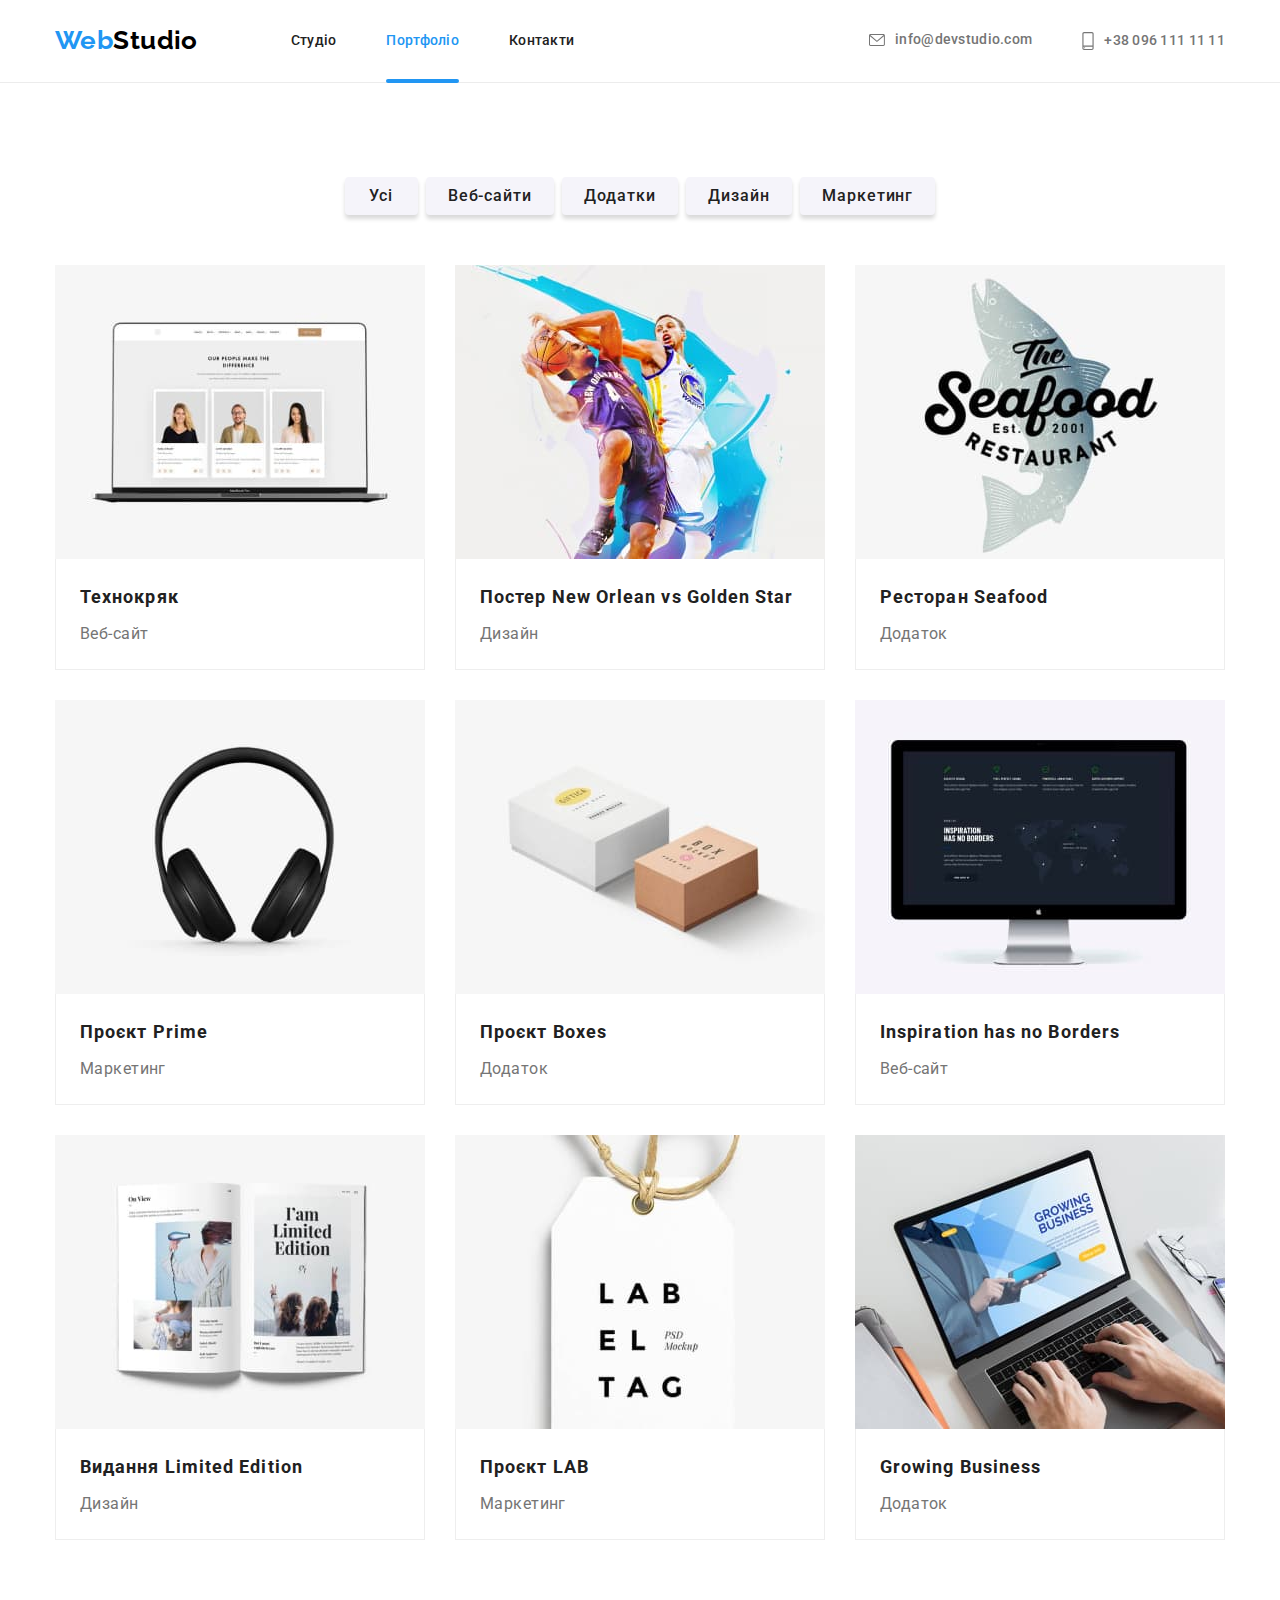
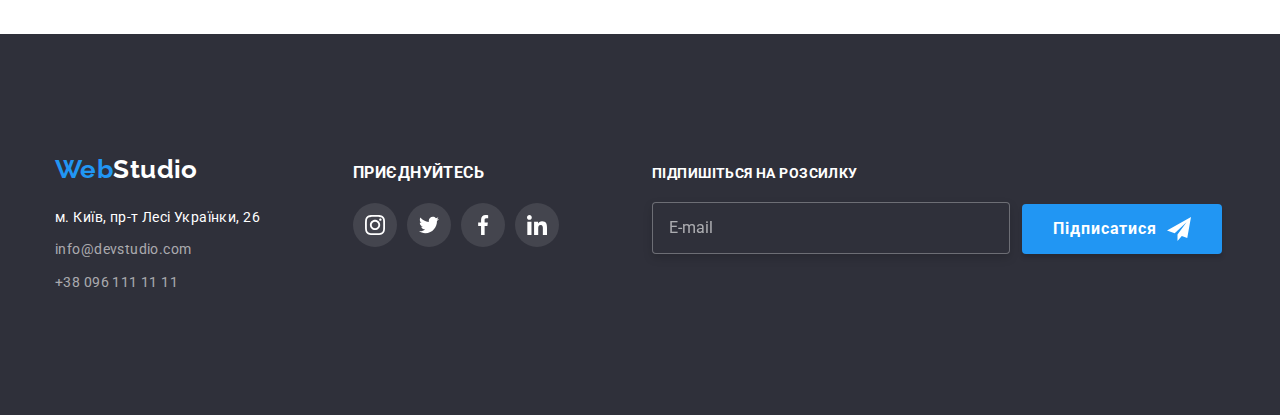
==== portfolio.html @ 40e3649e "Create portfolio.html" ====
<!DOCTYPE html>
<html lang="uk">
  <head>
    <meta charset="UTF-8" />
    <meta http-equiv="X-UA-Compatible" content="IE=edge" />
    <meta name="viewport" content="width=device-width, initial-scale=1.0" />
    <title>Document</title>
    <link rel="icon" href="./images/favicon.ico" type="image/x-icon">
    <link rel="preconnect" href="https://fonts.googleapis.com" />
    <link rel="preconnect" href="https://fonts.gstatic.com" crossorigin />
    <link
      href="https://fonts.googleapis.com/css2?family=Raleway:wght@700&family=Roboto:wght@400;500;700;900&display=swap"
      rel="stylesheet"
    />
    <link
      rel="stylesheet"
      href="https://cdnjs.cloudflare.com/ajax/libs/modern-normalize/1.1.0/modern-normalize.min.css"
    />
    <link rel="stylesheet" href="./css/styles.css" />
  </head>

  <body>
    <header>
      <!--Навігація сайту-->
      <div class="nav container">
        <nav class="nav-site">
          <a class="logo" href="./index.html">Web<span class="logo-studio">Studio</span></a>
          <ul class="site-nav list">
            <li class="item">
              <a class="link" href="./index.html">Студіо</a>
            </li>
            <li class="item">
              <a class="link current" href="./portfolio.html">Портфоліо</a>
            </li>
            <li class="item"><a class="link" href="">Контакти</a></li>
          </ul>
        </nav>
        <ul class="site-adress list">
          <li class="item">
            <a class="link" href="mailto:info@devstudio.com">
              <svg class="icon-mail" width="16" height="12px">
                <use href="./images/icons.svg#icon-mail"></use>
              </svg>
              info@devstudio.com
            </a>
          </li>
          <li class="item">
            <a class="link" href="tel:+380961111111">
              <svg class="icon-smartphone" width="12px" height="18px">
                <use href="./images/icons.svg#icon-smartphone"></use>
              </svg>
              +38 096 111 11 11
            </a>
          </li>
        </ul>
      </div>
    </header>
    <main>
      <!-- Портфоліо -->
      <section class="filters section">
        <!-- Кнопки-фільтри -->
        <div class="container">
          <h1 class="visually-hidden">Фільтри портфоліо</h1>
          <ul class="filters list">
            <li class="item">
              <button class="button" type="button">Усі</button>
            </li>
            <li class="item">
              <button class="button" type="button">Веб-сайти</button>
            </li>
            <li class="item">
              <button class="button" type="button">Додатки</button>
            </li>
            <li class="item">
              <button class="button" type="button">Дизайн</button>
            </li>
            <li class="item">
              <button class="button" type="button">Маркетинг</button>
            </li>
          </ul>
          <!-- Список портфоліо -->
          <ul class="portfolio list">
            <li class="item">
              <a class="card-link" href="">
                <div class="container-portfolio-label">
                  <img src="./images/portfolio-one.jpg" alt="notebook" width="370" height="294" />
                  <div class="container-label-overlay">
                    <p class="text-label-description">
                      Ресурс пропонує комплексні пропозиції з різним рівнем функціоналу та сервісів.
                      Все це дозволить відвідувачу отримати вичерпні відомості про компанію чи
                      приватну особу.
                    </p>
                  </div>
                </div>
                <div class="container-portfolio-exposition">
                  <h2 class="portfolio-title">Технокряк</h2>
                  <p class="text">Веб-сайт</p>
                </div>
              </a>
            </li>
            <li class="item">
              <a class="card-link" href="">
                <div class="container-portfolio-label">
                  <img src="./images/portfolio-two.jpg" alt="two people" width="370" height="294" />
                  <div class="container-label-overlay">
                    <p class="text-label-description">
                      Ресурс пропонує комплексні пропозиції з різним рівнем функціоналу та сервісів.
                      Все це дозволить відвідувачу отримати вичерпні відомості про компанію чи
                      приватну особу.
                    </p>
                  </div>
                </div>
                <div class="container-portfolio-exposition">
                  <h2 class="portfolio-title">
                    Постер <span lang="en">New Orlean vs Golden Star</span>
                  </h2>
                  <p class="text">Дизайн</p>
                </div>
              </a>
            </li>
            <li class="item">
              <a class="card-link" href="">
                <div class="container-portfolio-label">
                  <img
                  src="./images/portfolio-three.jpg"
                  alt="logo seafood"
                  width="370"
                  height="294"
                />
                  <div class="container-label-overlay">
                    <p class="text-label-description">
                      Ресурс пропонує комплексні пропозиції з різним рівнем функціоналу та сервісів.
                      Все це дозволить відвідувачу отримати вичерпні відомості про компанію чи
                      приватну особу.
                    </p>
                  </div>
                </div>
                <div class="container-portfolio-exposition">
                  <h2 class="portfolio-title">Ресторан <span lang="en">Seafood</span></h2>
                  <p class="text">Додаток</p>
                </div>
              </a>
            </li>
            <li class="item">
              <a class="card-link" href="">
                <div class="container-portfolio-label">
                  <img src="./images/portfolio-four.jpg" alt="headphone" width="370" height="294" />
                  <div class="container-label-overlay">
                    <p class="text-label-description">
                      Ресурс пропонує комплексні пропозиції з різним рівнем функціоналу та сервісів.
                      Все це дозволить відвідувачу отримати вичерпні відомості про компанію чи
                      приватну особу.
                    </p>
                  </div>
                </div>
                <div class="container-portfolio-exposition">
                  <h2 class="portfolio-title">Проєкт <span lang="en">Prime</span></h2>
                  <p class="text">Маркетинг</p>
                </div>
              </a>
            </li>
            <li class="item">
              <a class="card-link" href="">
                <div class="container-portfolio-label">
                  <img src="./images/portfolio-five.jpg" alt="two boxes" width="370" height="294" />
                  <div class="container-label-overlay">
                    <p class="text-label-description">
                      Ресурс пропонує комплексні пропозиції з різним рівнем функціоналу та сервісів.
                      Все це дозволить відвідувачу отримати вичерпні відомості про компанію чи
                      приватну особу.
                    </p>
                  </div>
                </div>
                <div class="container-portfolio-exposition">
                  <h2 class="portfolio-title">Проєкт <span lang="en">Boxes</span></h2>
                  <p class="text">Додаток</p>
                </div>
              </a>
            </li>
            <li class="item">
              <a class="card-link" href="">
                <div class="container-portfolio-label">
                  <img src="./images/portfolio-six.jpg" alt="pc monitor" width="370" height="294" />
                  <div class="container-label-overlay">
                    <p class="text-label-description">
                      Ресурс пропонує комплексні пропозиції з різним рівнем функціоналу та сервісів.
                      Все це дозволить відвідувачу отримати вичерпні відомості про компанію чи
                      приватну особу.
                    </p>
                  </div>
                </div>
                <div class="container-portfolio-exposition">
                  <h2 class="portfolio-title" lang="en">Inspiration has no Borders</h2>
                  <p class="text">Веб-сайт</p>
                </div>
              </a>
            </li>
            <li class="item">
              <a class="card-link" href="">
                <div class="container-portfolio-label">
                  <img src="./images/portfolio-seven.jpg" alt="book" width="370" height="294" />
                  <div class="container-label-overlay">
                    <p class="text-label-description">
                      Ресурс пропонує комплексні пропозиції з різним рівнем функціоналу та сервісів.
                      Все це дозволить відвідувачу отримати вичерпні відомості про компанію чи
                      приватну особу.
                    </p>
                  </div>
                </div>
                <div class="container-portfolio-exposition">
                  <h2 class="portfolio-title">Видання <span lang="en">Limited Edition</span></h2>
                  <p class="text">Дизайн</p>
                </div>
              </a>
            </li>
            <li class="item">
              <a class="card-link" href="">
                <div class="container-portfolio-label">
                  <img src="./images/portfolio-eight.jpg" alt="lab tag" width="370" height="294" />
                  <div class="container-label-overlay">
                    <p class="text-label-description">
                      Ресурс пропонує комплексні пропозиції з різним рівнем функціоналу та сервісів.
                      Все це дозволить відвідувачу отримати вичерпні відомості про компанію чи
                      приватну особу.
                    </p>
                  </div>
                </div>
                <div class="container-portfolio-exposition">
                  <h2 class="portfolio-title">Проєкт <span lang="en">LAB</span></h2>
                  <p class="text">Маркетинг</p>
                </div>
              </a>
            </li>
            <li class="item">
              <a class="card-link" href="">
                <div class="container-portfolio-label">
                  <img src="./images/portfolio-nine.jpg" alt="notebook" width="370" height="294" />
                  <div class="container-label-overlay">
                    <p class="text-label-description">
                      Ресурс пропонує комплексні пропозиції з різним рівнем функціоналу та сервісів.
                      Все це дозволить відвідувачу отримати вичерпні відомості про компанію чи
                      приватну особу.
                    </p>
                  </div>
                </div>
                <div class="container-portfolio-exposition">
                  <h2 class="portfolio-title" lang="en">Growing Business</h2>
                  <p class="text">Додаток</p>
                </div>
              </a>
            </li>
          </ul>
        </div>
      </section>
    </main>
    <!--Футер сайту-->
    <footer class="footer">
      <div class="container footer">
        <div class="container-adress">
          <a class="logo" href="">Web<span class="logo-studio">Studio</span></a>
          <address class="footer-adress">
            <p class="adress-text">м. Київ, пр-т Лесі Українки, 26</p>
            <ul class="list">
              <li class="link-mail">
                <a class="link" href="mailto:info@devstudio.com">info@devstudio.com</a>
              </li>
              <li class="link-tel">
                <a class="link" href="tel:+380961111111">+38 096 111 11 11</a>
              </li>
            </ul>
          </address>
        </div>
        <div class="container-join">
          <h3 class="title">Приєднуйтесь</h3>
          <ul class="list link">
            <li class="list item">
              <a class="social-link" href="">
                <svg class="icon-instagram" width="20px" height="20px">
                  <use href="./images/icons.svg#icon-instagram"></use>
                </svg>
              </a>
            </li>
            <li class="list item">
              <a class="social-link" href="">
                <svg class="icon-twitter" width="20px" height="20px">
                  <use href="./images/icons.svg#icon-twitter"></use>
                </svg>
              </a>
            </li>
            <li class="list item">
              <a class="social-link" href="">
                <svg class="icon-facebook" width="20px" height="20px">
                  <use href="./images/icons.svg#icon-facebook"></use>
                </svg>
              </a>
            </li>
            <li class="list item">
              <a class="social-link" href="">
                <svg class="icon-linkedin" width="20px" height="20px">
                  <use href="./images/icons.svg#icon-linkedin"></use>
                </svg>
              </a>
            </li>
          </ul>
        </div>
        <div class="container-subscribe">
          <form class="form-email">
            <div class="form-group">
              <b class="title">Підпишіться на розсилку</b>
              <label>
                <input type="email" name="email" placeholder="E-mail" />
              </label>
            </div>
            <button class="button subscribe" type="submit">
              Підписатися
              <svg class="icon-subscribe" width="24px" height="24px">
                <use href="./images/icons.svg#icon-subscribe"></use>
              </svg>
            </button>
          </form>
        </div>
      </div>
    </footer>
  </body>
</html>
---- css/styles.css ----
/* Колір основного тексту  #757575*/
/* Колір вторичного тексту #212121 */
/* Колір акценту #2196F3*/
/* Колір основного фону #ffffff*/
/* Колір вторичного фону #F5F4FA*/
/* Колір фону шапки та футера #2F303A */
/* Колір тексту адреси футера rgba(255, 255, 255, 0.6)*/
/* Колір напису "Студіо" #000000*/
/* Колір іконок #AFB1B8*/
/* Колір задноього фону іконок rgba(255, 255, 255, 0.1)*/
/* Колір заднього фону блоку тексту в Чим ми займаємосся rgba(47, 48, 58, 0.8)*/

/* Основні змінні сайту */
:root {
    --primary-text-color: #757575;
    --secondary-text-color: #212121;
    --accent-color: #2196F3;
    --primary-white-color: #ffffff;
    --secondary-background-color: #F5F4FA;
    --footer-adress-text-color: rgba(255, 255, 255, 0.6);
    --footer-background-color: #2F303A;
    --logo-text-color: #000000;
    --icons-other-color: #AFB1B8;
    --icons-background-color: rgba(255, 255, 255, 0.1);
    --label-background-color: rgba(47, 48, 58, 0.8);
    --text-label-portfolio-background-color: rgba(33, 150, 243, 0.9);


    --time-duration: 250ms;
    --timing-function: cubic-bezier(0.4, 0, 0.2, 1);
}

body {
    background-color: var(--primary-white-color);
    color: var(--primary-text-color);
    font-family: Roboto, sans-serif;
    font-weight: 400;
    font-size: 14px;
    letter-spacing: 0.03em;
}
header {
    border-bottom: 1px solid #ECECEC;
}
img {
    display: block;
}
nav {
    display: flex;
}


/* Стилі для index.html */
/* Навігація */
.container{
    margin-right: auto;
    margin-bottom: 0px;
    margin-left: auto;
    width: 1200px;
    padding: 0 15px;
}
.section {
    padding-top: 94px;
    padding-bottom: 94px;
}
.logo {
    padding-top: 24px;
    padding-bottom: 25px;

    color: var(--accent-color);
    font-family: Raleway, sans-serif;
    font-weight: 700;
    font-size: 26px;
    line-height: 1.2;
    text-decoration: none;
}
.logo .logo-studio {
    color: var(--logo-text-color);
}
.link {
    color: var(--secondary-text-color);
    text-decoration: none;
    text-align: center;
}
.list {
    padding: 0;
    margin: 0;

    list-style: none;
}
.nav.container {
    display: flex;
    align-items: center;
}
.site-nav.list {
    display: flex;
    margin-left: 93px;
}
.site-adress.list {
    display: flex;
    margin-left: auto;
}
.site-nav .item + .item,
.site-adress .item + .item {
    margin-left: 50px;
}
.nav.container .link{
    display: flex;
    padding-top: 32px;
    padding-bottom: 32px;
    align-items: center;

    font-weight: 500;
    line-height: 1.14;
    letter-spacing: 0.02em;
    list-style: none;

    transition: color var(--time-duration) var(--timing-function);
}
.site-adress.list .link {
    color: var(--primary-text-color);
}
.site-nav.list .current{
    position: relative;
}
.site-nav.list .current::after {
    content: "";
    position: absolute;
    bottom: -2px;
    left: 0;

    width: 100%;
    height: 4px;

    background-color: var(--accent-color);
    border-radius: 4px;
}
.site-nav.list .current,
.nav.container .link:hover, 
.nav.container .link:focus,
/* ...для футеру */
.footer .link:hover,
.footer .link:focus {
    color: var(--accent-color);
}
/* іконки навігації */
.icon-mail,
.icon-smartphone {
    fill: currentColor;
    margin-right: 10px;
} 



/* Секція Герой */
.main.section {
    width: 1600px;
    margin-right: auto;
    margin-left: auto;
    padding-top: 200px;
    padding-bottom: 200px;
    
    background-image: linear-gradient(
        to right, 
        rgba(47, 48, 58, 0.4), 
        rgba(47, 48, 58, 0.4)),
        url(../images/img-main.jpg);
    background-position: center;
    background-repeat: no-repeat;
    background-size: cover;
}
.main.container {
    text-align: center;
}
.main.section .title-hero {
    margin-top: 0;
    margin-right: auto;
    margin-bottom: 30px;
    margin-left: auto;
    width: 696px;
    
    color: var(--primary-white-color);
    font-weight: 900;
    font-size: 44px;
    line-height: 1.36;
    letter-spacing: 0.06em;
    text-transform: uppercase;
}
.button,
.button.send {
    font-family: inherit;
    font-weight: 700;
    font-size: 16px;
    line-height: 1.88;
    letter-spacing: 0.06em;
    cursor: pointer;
    background-color: var(--accent-color);
    color: var(--primary-white-color);
    box-shadow: 0px 4px 4px rgba(0, 0, 0, 0.15);
    border-radius: 4px;
    border: transparent;
}
.main.container .button {
    min-width: 216px;
    min-height: 50px;
}



/* Особливості */
.feature-picture {
    display: flex;
    width: 270px;
    height: 120px;
    margin-bottom: 30px;

    justify-content: center;
    align-items: center;
    background-color: var(--secondary-background-color);
    border-radius: 4px;
}
.feature.list {
    display: flex;
    flex-wrap: wrap;
    gap: 30px;
}
.feature .item {
    width: calc((100% - 90px) / 4);
}
.feature-title {
    margin-top: 0;
    margin-bottom: 10px;
}
.feature-title,
/* ...для тексту етикеток у 
секції Чим ми займаємось */
.label-title {
    color: var(--secondary-text-color);
    font-weight: 700;
    line-height: 1.14;
    text-transform: uppercase;
}
.feature.section .feature-text {
    margin-top: 0;
    margin-bottom: 0;

    line-height: 1.71;
}
/* Приховані заголовки секцій Особливості та Портфоліо */
.visually-hidden {
    position: absolute;
    width: 1px;
    height: 1px;
    margin: -1px;
    border: 0;
    padding: 0;
    
    white-space: nowrap;
    clip-path: inset(100%);
    clip: rect(0 0 0 0);
    overflow: hidden;
  }



/* Секція Чим ми займаємось */
.description.section .title-section,
/* ...секція наша команда */
.team .title-section,
/* ...секція постійні клієнти */
.clients .title-section {
    margin-top: 0;
    margin-bottom: 50px;

    color: var(--secondary-text-color);
    font-weight: 700;
    font-size: 36px;
    line-height: 1.16;
    text-align: center;
}
.description.section {
    padding-top: 0;
}
.description.list {
    display: flex;
    flex-wrap: wrap;
    gap: 30px;
}
.description.list .item {
    position: relative;

    width: calc((100% - 60px) / 3);
}
.container-lebel {
    position: absolute;
    bottom: 0;
    left: 0;

    display: flex;
    justify-content: center;
    align-items: center;
    min-width: 370px;
    min-height: 70px;

    background-color: var(--label-background-color);
}
.container-lebel .label-title {
    margin: 0;

    color: var(--primary-white-color);
}


/* Секція Наша команда */
.team {
    background-color: var(--secondary-background-color);
}
.team.section .list {
    display: flex;
    flex-wrap: wrap;
}
.person-list{
    width: calc((100% - 90px) / 4);
    
    background-color: var(--primary-white-color);
    box-shadow: 0px 1px 3px rgba(0, 0, 0, 0.12), 
                0px 1px 1px rgba(0, 0, 0, 0.14), 
                0px 2px 1px rgba(0, 0, 0, 0.2);
    border-radius: 0px 0px 4px 4px;
}
.person-list:not(:nth-child(4n)) {
    margin-right: 30px;
}
.container-person {
    padding: 30px 32px;
}
.person-name {
    margin-top: 0;
    margin-bottom: 10px;
    
    color: var(--secondary-text-color);
    font-weight: 500;
    font-size: 16px;
    line-height: 1.19;
    text-align: center;
}
.person-title {
    margin-top: 0;
    margin-bottom: 16px;

    font-size: 16px;
    line-height: 1.36;
    text-align: center;
}
.container-links {
    padding: 0;
    display: flex;
    justify-content: center;
}
.social-link{
    display: flex;
    width: 44px;
    height: 44px;
    align-items: center;
    justify-content: center;

    fill: currentColor;
    color: var(--icons-other-color);
    border-radius: 50%;

    transition: color var(--time-duration) var(--timing-function), 
                background-color var(--time-duration) var(--timing-function);
}
.container-person .social-link:hover,
.container-person .social-link:focus {
    color: var(--primary-white-color);
    background-color: var(--accent-color);
}
.container-person .list:not(:last-child) {
    margin-right: 10px;
}



/* Секція Клієнти */
.container-clients {
    display: flex;
    padding: 0;
    margin: 0;
}
.container-clients .list:not(:last-child){
    margin-right: 30px;
}
.list .client-link {
    display: flex;
    width: 170px;
    height: 92px;
    align-items: center;
    justify-content: center;

    color: var(--icons-other-color);
    border: 1px solid var(--icons-other-color);
    fill: currentColor;
    border-radius: 4px;

    transition: color var(--time-duration) var(--timing-function),
                border var(--time-duration) var(--timing-function);
}
.list .client-link:hover,
.list .client-link:focus {
    color: var(--accent-color);
    border: 1px solid var(--accent-color);
}



/* Футер сайту */
.footer {
    padding-top: 60px;
    padding-bottom: 60px;

    background-color: var(--footer-background-color);
}
.container.footer {
    display: flex;
    align-items: baseline;
}
.container-adress {
    margin-right: 93px;
}
.container-adress .logo {
    display: inline-block;
    padding-top: 0;
    padding-bottom: 0;
    margin-bottom: 20px;
}
.footer .logo-studio,
.adress-text {
    color: var(--primary-white-color);
}
.adress-text {
    margin-top: 0;
    margin-bottom: 9px;
}
.footer-adress {
    font-style: normal;
    line-height: 1.71;
}
.footer .link {
    transition: color var(--time-duration) var(--timing-function);

    color: var(--footer-adress-text-color);
}
.link-mail {
    margin-bottom: 9px;
}
.container-join {
    margin-right: 93px;
}
.container-join .title,
.container-subscribe .title {
    margin-top: 0;
    margin-bottom: 20px;

    font-weight: 700;
    line-height: 1.14;
    text-transform: uppercase;
    color: var(--primary-white-color);
}
.container-join .list.link {
    display: flex;
    padding: 0;
}
.container-join .list.item:not(:last-child) {
    margin-right: 10px;
}
.container-join .social-link {
    color: var(--primary-white-color);
    background-color: var(--icons-background-color);
}
.container-join .social-link:hover,
.container-join .social-link:focus {
    background-color: var(--accent-color);
}

.container-subscribe {
    display: flex;
}
.form-email {
    display: flex;
    align-items: flex-end;
}
.form-group {
    display: flex;
    flex-direction: column;
    margin-right: 12px;
}
.form-group input::placeholder {
    color: var(--footer-adress-text-color);
}
.form-group input {
    min-width: 358px;
    padding: 15px 16px;

    font-size: 16px;
    line-height: 1.25;
    color: var(--primary-white-color);
    background-color: var(--footer-background-color);
    filter: drop-shadow(0px 4px 4px rgba(0, 0, 0, 0.15));
    border: 1px solid rgba(255, 255, 255, 0.3);
    border-radius: 4px;

    transition: border var(--time-duration) var(--timing-function);
}
.form-group:focus-within input {
    border: 1px solid var(--accent-color)
}
.container-subscribe .button.subscribe,
.modal-form .button.send  {
    display: inline-flex;
    justify-content: center;
    align-items: center;
    min-width: 200px;
    min-height: 50px;
    padding: 10px 28px;
}
.icon-subscribe{
    margin-left: 10px;
    fill: currentColor;
}



/* Модальне вікно */
.backdrop {
    position: fixed;
    top: 0;
    left: 0;
    opacity: 1;
    transition: opacity var(--time-duration) var(--timing-function),
                visibility var(--time-duration) var(--timing-function);

    width: 100%;
    height: 100%;

    background-color: rgba(0, 0, 0, 0.2);
}
.backdrop.is-hidden {
    opacity: 0;
    pointer-events: none;
    visibility: hidden;
}
.modal {
    position: absolute;
    top: 50%;
    left: 50%;
    overflow: hidden;
    transform: translate(-50%, -50%) scale(1);
    transition: transform var(--time-duration) var(--timing-function);

    padding: 40px;

    background-color: var(--primary-white-color);
    box-shadow: 0px 1px 3px rgba(0, 0, 0, 0.12), 
                0px 1px 1px rgba(0, 0, 0, 0.14), 
                0px 2px 1px rgba(0, 0, 0, 0.2);
    border-radius: 4px;
}
.backdrop.is-hidden .modal {
    transform: translate(-50%, -50%) scale(1.5);
}
.modal-form {
    align-items: center;
}
.title-modal-form {
    margin-bottom: 12px;

    text-align: center;
    font-size: 20px;
    line-height: 1.15;
    color: var(--secondary-text-color);
}
.modal-form,
.modal-form .group{
    display: flex;
    flex-direction: column;
}
.group {
    position: relative;
    margin-bottom: 10px;
}
.group .form-label,
.group.feedback textarea::placeholder {
    margin-bottom: 4px;

    font-size: 12px;
    line-height: 1.17;
    letter-spacing: 0.01em;
}
.group input {
    padding-left: 42px;
}
.group input,
.group textarea {
    min-width: 448px;
    min-height: 40px;

    border: 1px solid rgba(33, 33, 33, 0.2);
    border-radius: 4px;

    transition: border var(--time-duration) var(--timing-function);
}
.group:focus-within > input,
.group:focus-within > textarea {
    border: 1px solid var(--accent-color);
    outline: transparent;
}
.group > .icon {
    position: absolute;
    top: 29px;
    left: 12px;

    fill: currentColor;
    color: var(--secondary-text-color);

    transition: color var(--time-duration) var(--timing-function);
}
.group:focus-within >.icon {
    color: var(--accent-color);
}
.group.feedback {
    margin-bottom: 20px;
}
.group textarea{
    padding: 12px 16px;
    resize: none;
}
.group.feedback textarea::placeholder {
    color: rgba(117, 117, 117, 0.5);
}
.group.checkbox{
    position: relative;
    display: flex;
    flex-direction: row;
    align-items: center;
    margin-bottom: 30px;
}
.group.checkbox input{
    position: absolute;
    width: 1px;
    height: 1px;
    margin: -1px;
    border: 0;
    padding: 0;
    
    white-space: nowrap;
    clip-path: inset(100%);
    clip: rect(0 0 0 0);
    overflow: hidden;
}
.icon-check {
    position: absolute;
    opacity: 0;
    transition: opacity var(--time-duration) var(--timing-function);
    
    background-color: var(--accent-color);
    border-radius: 2px;
}
.form-input:checked + .icon-check {
    opacity: 1;
}
.text-checkbox::before {
    content:'';
    display: inline-flex;
    width: 16px;
    height: 15px;
    margin-right: 7px;
    opacity: 1;

    border: 2px solid var(--secondary-text-color);
    border-radius: 2px;

    transition: opacity var(--time-duration) var(--timing-function);
}
.form-input:checked ~ .text-checkbox::before  {
    opacity: 0;
}
.group .text-checkbox {
    margin: 0;

    line-height: 1.71;
}
.text-checkbox span {
    color: var(--accent-color);
    text-decoration: underline;
}
.button-close-modal {
    position: absolute;
    top: 8px;
    right: 8px;
    transition: color var(--time-duration) var(--timing-function);

    display: flex;
    cursor: pointer;
    margin-left: auto;
    padding: 6px;
    min-width: 30px;
    min-height: 30px;
    
    fill: currentColor;
    font-family: inherit;
    background-color: var(--primary-white-color);
    border-radius: 50%;
    border: 1px solid rgba(0, 0, 0, 0.1);
}
.button-close-modal:hover,
.button-close-modal:focus {
    color: var(--accent-color);
}



/* Стилі для portfolio.html */
/* кнопки-фільтри */
.filters .container {
    flex-wrap: wrap;
}
.filters.list {
    display: flex;
    margin-right: auto;
    margin-bottom: 50px;
    margin-left: auto;
    justify-content: center;
}
.filters.list .item + .item {
    margin-left: 8px;
}
.filters.list .button{
    padding: 6px 22px;
    min-width: 73px;
    min-height: 38px;

    cursor: pointer;
    font-family: inherit;
    font-weight: 500;
    font-size: 16px;
    line-height: 1.63;
    border-radius: 4px;
    border: transparent;
    color: var(--secondary-text-color);
    background-color: var(--secondary-background-color);

    transition: background-color var(--time-duration) var(--timing-function),
                color var(--time-duration) var(--timing-function),
                box-shadow var(--time-duration) var(--timing-function);
}
.filters .button:hover,
.filters .button:focus {
    background-color: var(--accent-color);
    color: var(--primary-white-color);
    box-shadow: 0px 3px 1px rgba(0, 0, 0, 0.1), 
                0px 1px 2px rgba(0, 0, 0, 0.08), 
                0px 2px 2px rgba(0, 0, 0, 0.12);
}



/* список портфоліо */
.portfolio.list {
    display: flex;
    flex-wrap: wrap;
}
.portfolio.list .item {
    width: calc((100% - 60px) / 3);
    margin-bottom: 30px;
}
.portfolio.list .item:not(:nth-child(3n)) {
    margin-right: 30px;
}
.portfolio.list .item:nth-last-child(-n+3) {
    margin-bottom: 0px;
}
.portfolio.list .card-link {
    display: inline-block;
    text-decoration: none;

    transition: box-shadow var(--time-duration) var(--timing-function);
}
.portfolio.list .card-link:hover,
.portfolio.list .card-link:focus {
    box-shadow: 0px 1px 1px rgba(0, 0, 0, 0.12), 
                0px 4px 4px rgba(0, 0, 0, 0.06), 
                1px 4px 6px rgba(0, 0, 0, 0.16);
}
.container-portfolio-label {
    position: relative;
    overflow: hidden;
}
.container-label-overlay{
    width: 100%;
    padding: 64px 24px;

    background-color: var(--text-label-portfolio-background-color);

    position: absolute;
    transition: transform var(--time-duration) var(--timing-function);
}
.portfolio.list .card-link:hover .container-label-overlay {
    transform: translateY(-100%);
}
.text-label-description {
    margin: 0;

    font-size: 18px;
    line-height: 1.56;

    color: var(--primary-white-color);
}
.container-portfolio-exposition {
    padding-top: 20px;
    padding-left: 24px;
    padding-bottom: 20px;
    padding-right: 24px;
    
    border-right: 1px solid #EEEEEE;
    border-bottom: 1px solid #EEEEEE;
    border-left: 1px solid #EEEEEE;
}
.container .portfolio-title{  
    margin-top: 0;
    margin-bottom: 0;

    color: var(--secondary-text-color);
    font-weight: 700;
    font-size: 18px;
    line-height: 2;
    letter-spacing: 0.06em;
}
.portfolio.list .text{
    margin-top: 4px;
    margin-bottom: 0;

    color: var(--primary-text-color);
    font-size: 16px;
    line-height: 1.88;
}
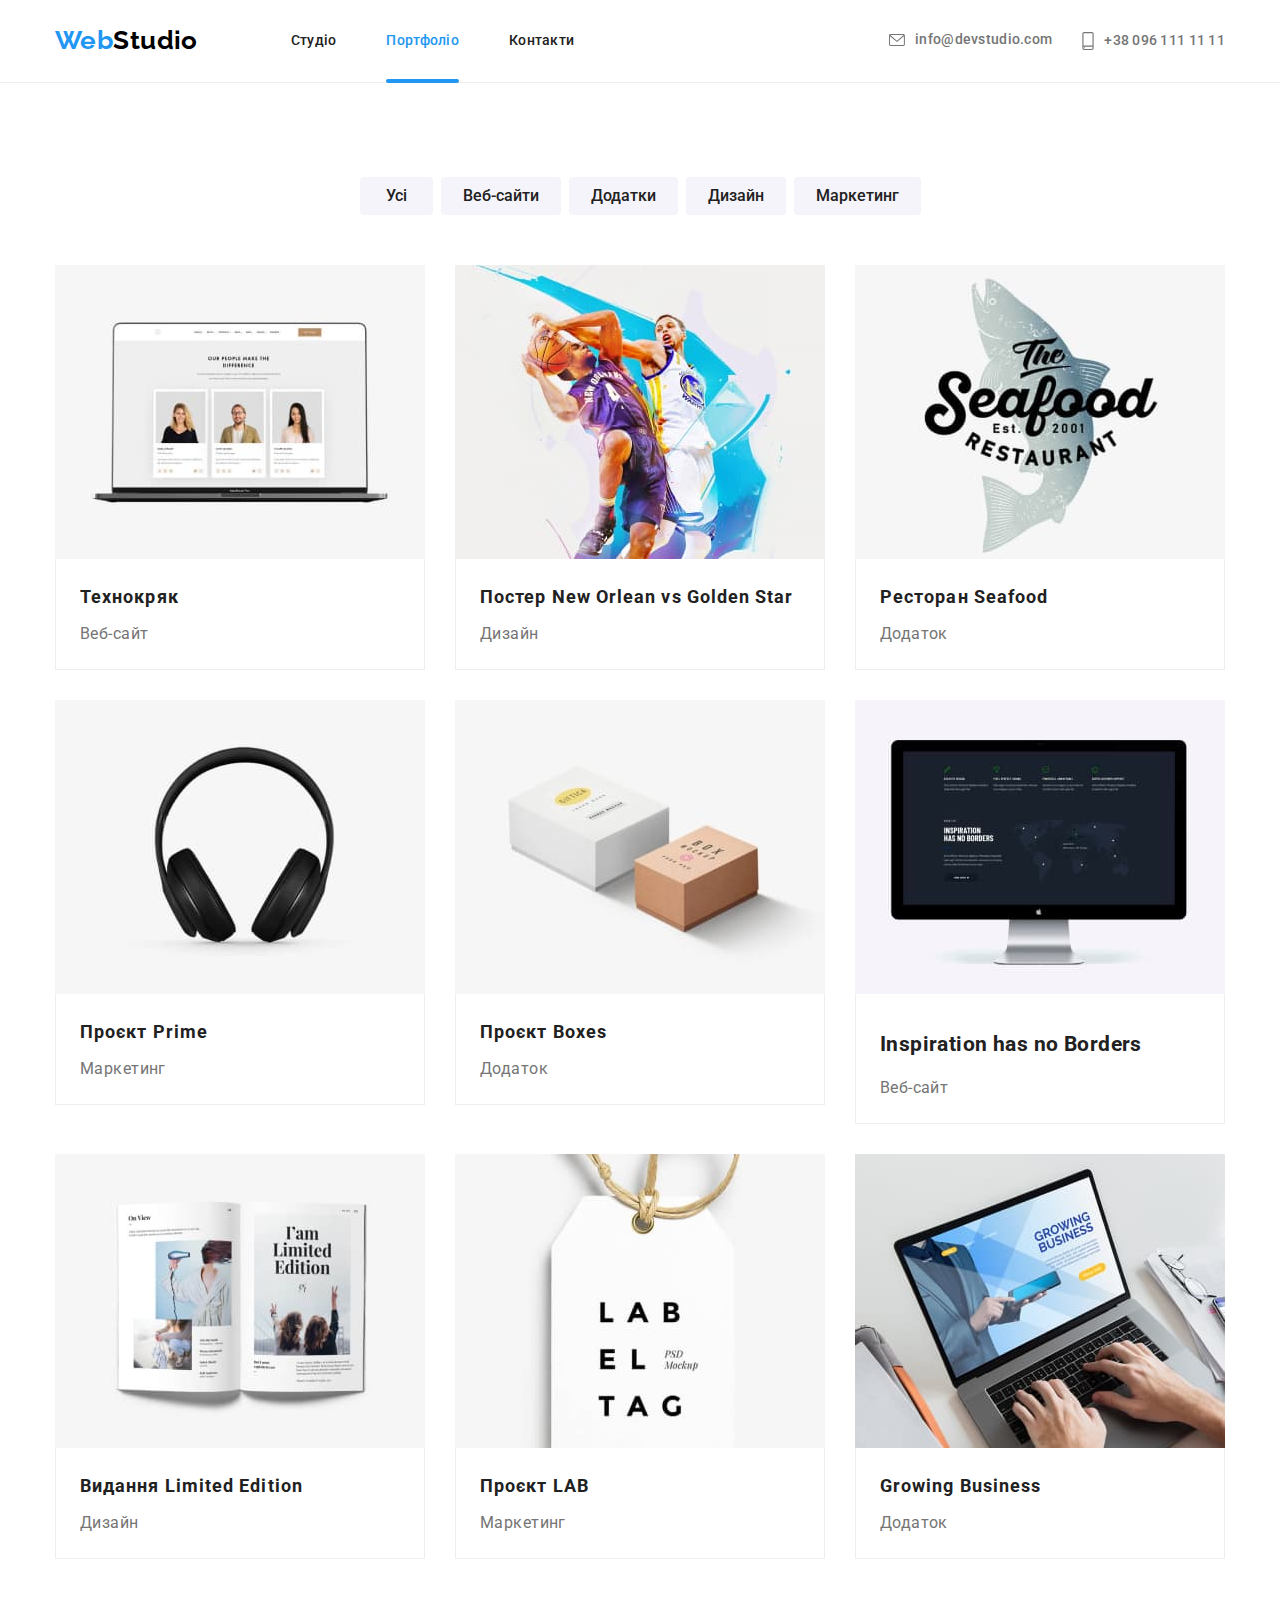
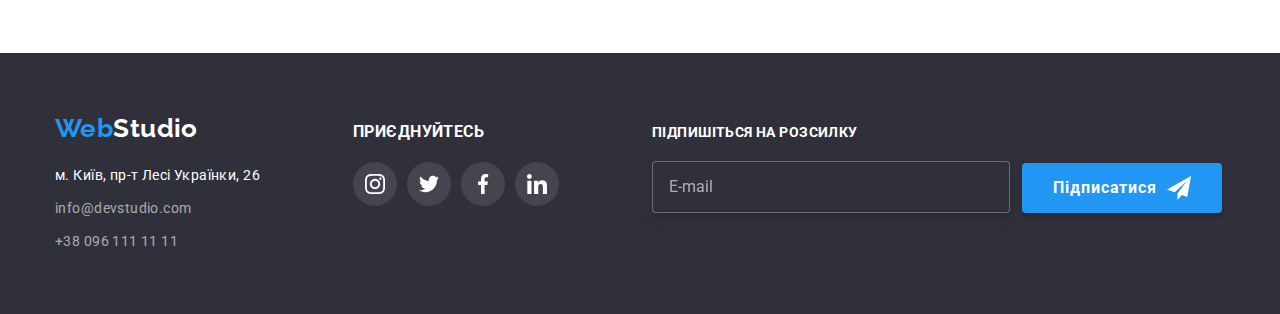
==== commit 108ba8a3: "Сделал рефакторинг HTML и CSS-кода" ====
--- a/portfolio.html
+++ b/portfolio.html
@@ -5,7 +5,7 @@
     <meta http-equiv="X-UA-Compatible" content="IE=edge" />
     <meta name="viewport" content="width=device-width, initial-scale=1.0" />
     <title>Document</title>
-    <link rel="icon" href="./images/favicon.ico" type="image/x-icon">
+    <link rel="icon" href="./images/favicon.ico" type="image/x-icon"/>
     <link rel="preconnect" href="https://fonts.googleapis.com" />
     <link rel="preconnect" href="https://fonts.gstatic.com" crossorigin />
     <link
@@ -19,34 +19,57 @@
     <link rel="stylesheet" href="./css/styles.css" />
   </head>
 
-  <body>
-    <header>
+  <body class="body-site">
+    <header class="header">
       <!--Навігація сайту-->
-      <div class="nav container">
-        <nav class="nav-site">
-          <a class="logo" href="./index.html">Web<span class="logo-studio">Studio</span></a>
-          <ul class="site-nav list">
-            <li class="item">
-              <a class="link" href="./index.html">Студіо</a>
-            </li>
-            <li class="item">
-              <a class="link current" href="./portfolio.html">Портфоліо</a>
-            </li>
-            <li class="item"><a class="link" href="">Контакти</a></li>
+      <div class="container header__content">
+        <nav class="nav">
+          <a class="link logo" href="./index.html" rel="noopener nofollow noreferrer"
+            >Web<span class="header__logo-color">Studio</span></a
+          >
+          <ul class="list nav__list">
+            <li class="item nav__item">
+              <a
+                class="link nav__link"
+                href="./index.html"
+                rel="noopener nofollow noreferrer"
+                >Студіо</a
+              >
+            </li>
+            <li class="item nav__item">
+              <a class="link nav__link nav__link--current" href="./portfolio.html" rel="noopener nofollow noreferrer"
+                >Портфоліо</a
+              >
+            </li>
+            <li class="item nav__item">
+              <a class="link nav__link" href="./index.html" rel="noopener nofollow noreferrer"
+                >Контакти</a
+              >
+            </li>
           </ul>
         </nav>
-        <ul class="site-adress list">
-          <li class="item">
-            <a class="link" href="mailto:info@devstudio.com">
-              <svg class="icon-mail" width="16" height="12px">
+        <ul class="list header__contacts-list">
+          <li class="item header__contacts-item">
+            <a
+              class="link header__contacts-link"
+              href="mailto:info@devstudio.com"
+              target="_blank"
+              rel="noopener nofollow noreferrer"
+            >
+              <svg class="icon header__contacts-icon" width="16" height="12px">
                 <use href="./images/icons.svg#icon-mail"></use>
               </svg>
               info@devstudio.com
             </a>
           </li>
-          <li class="item">
-            <a class="link" href="tel:+380961111111">
-              <svg class="icon-smartphone" width="12px" height="18px">
+          <li class="item header__contacts-item">
+            <a
+              class="link header__contacts-link"
+              href="tel:+380961111111"
+              target="_blank"
+              rel="noopener nofollow noreferrer"
+            >
+              <svg class="icon header__contacts-icon" width="12px" height="18px">
                 <use href="./images/icons.svg#icon-smartphone"></use>
               </svg>
               +38 096 111 11 11
@@ -57,195 +80,195 @@
     </header>
     <main>
       <!-- Портфоліо -->
-      <section class="filters section">
+      <section class="section portfolio">
         <!-- Кнопки-фільтри -->
-        <div class="container">
-          <h1 class="visually-hidden">Фільтри портфоліо</h1>
-          <ul class="filters list">
-            <li class="item">
-              <button class="button" type="button">Усі</button>
-            </li>
-            <li class="item">
-              <button class="button" type="button">Веб-сайти</button>
-            </li>
-            <li class="item">
-              <button class="button" type="button">Додатки</button>
-            </li>
-            <li class="item">
-              <button class="button" type="button">Дизайн</button>
-            </li>
-            <li class="item">
-              <button class="button" type="button">Маркетинг</button>
+        <div class="container portfolio__content">
+          <h1 class="portfolio__title visually-hidden">Фільтри портфоліо</h1>
+          <ul class="list portfolio__radio-buttons">
+            <li class="item">
+              <button class="portfolio__button" type="button">Усі</button>
+            </li>
+            <li class="item">
+              <button class="portfolio__button" type="button">Веб-сайти</button>
+            </li>
+            <li class="item">
+              <button class="portfolio__button" type="button">Додатки</button>
+            </li>
+            <li class="item">
+              <button class="portfolio__button" type="button">Дизайн</button>
+            </li>
+            <li class="item">
+              <button class="portfolio__button" type="button">Маркетинг</button>
             </li>
           </ul>
           <!-- Список портфоліо -->
-          <ul class="portfolio list">
-            <li class="item">
-              <a class="card-link" href="">
-                <div class="container-portfolio-label">
-                  <img src="./images/portfolio-one.jpg" alt="notebook" width="370" height="294" />
-                  <div class="container-label-overlay">
-                    <p class="text-label-description">
-                      Ресурс пропонує комплексні пропозиції з різним рівнем функціоналу та сервісів.
-                      Все це дозволить відвідувачу отримати вичерпні відомості про компанію чи
-                      приватну особу.
-                    </p>
-                  </div>
-                </div>
-                <div class="container-portfolio-exposition">
-                  <h2 class="portfolio-title">Технокряк</h2>
-                  <p class="text">Веб-сайт</p>
-                </div>
-              </a>
-            </li>
-            <li class="item">
-              <a class="card-link" href="">
-                <div class="container-portfolio-label">
-                  <img src="./images/portfolio-two.jpg" alt="two people" width="370" height="294" />
-                  <div class="container-label-overlay">
-                    <p class="text-label-description">
-                      Ресурс пропонує комплексні пропозиції з різним рівнем функціоналу та сервісів.
-                      Все це дозволить відвідувачу отримати вичерпні відомості про компанію чи
-                      приватну особу.
-                    </p>
-                  </div>
-                </div>
-                <div class="container-portfolio-exposition">
-                  <h2 class="portfolio-title">
+          <ul class="list projects-grid">
+            <li class="item projects-grid__item">
+              <a class="link project-link" href="">
+                <div class="project-link__label">
+                  <img class="img" src="./images/portfolio-one.jpg" alt="notebook" width="370" height="294" />
+                  <div class="project-link__overlay">
+                    <p class="project-link__description">
+                      Ресурс пропонує комплексні пропозиції з різним рівнем функціоналу та сервісів.
+                      Все це дозволить відвідувачу отримати вичерпні відомості про компанію чи
+                      приватну особу.
+                    </p>
+                  </div>
+                </div>
+                <div class="project-link__exposition">
+                  <h2 class="project-link__title">Технокряк</h2>
+                  <p class="project-link__text">Веб-сайт</p>
+                </div>
+              </a>
+            </li>
+            <li class="item projects-grid__item">
+              <a class="link project-link" href="">
+                <div class="project-link__label">
+                  <img class="img"src="./images/portfolio-two.jpg" alt="two people" width="370" height="294" />
+                  <div class="project-link__overlay">
+                    <p class="project-link__description">
+                      Ресурс пропонує комплексні пропозиції з різним рівнем функціоналу та сервісів.
+                      Все це дозволить відвідувачу отримати вичерпні відомості про компанію чи
+                      приватну особу.
+                    </p>
+                  </div>
+                </div>
+                <div class="project-link__exposition">
+                  <h2 class="project-link__title">
                     Постер <span lang="en">New Orlean vs Golden Star</span>
                   </h2>
-                  <p class="text">Дизайн</p>
-                </div>
-              </a>
-            </li>
-            <li class="item">
-              <a class="card-link" href="">
-                <div class="container-portfolio-label">
-                  <img
+                  <p class="project-link__text">Дизайн</p>
+                </div>
+              </a>
+            </li>
+            <li class="item projects-grid__item">
+              <a class="link project-link" href="">
+                <div class="project-link__label">
+                  <img class="img"
                   src="./images/portfolio-three.jpg"
                   alt="logo seafood"
                   width="370"
                   height="294"
                 />
-                  <div class="container-label-overlay">
-                    <p class="text-label-description">
-                      Ресурс пропонує комплексні пропозиції з різним рівнем функціоналу та сервісів.
-                      Все це дозволить відвідувачу отримати вичерпні відомості про компанію чи
-                      приватну особу.
-                    </p>
-                  </div>
-                </div>
-                <div class="container-portfolio-exposition">
-                  <h2 class="portfolio-title">Ресторан <span lang="en">Seafood</span></h2>
-                  <p class="text">Додаток</p>
-                </div>
-              </a>
-            </li>
-            <li class="item">
-              <a class="card-link" href="">
-                <div class="container-portfolio-label">
-                  <img src="./images/portfolio-four.jpg" alt="headphone" width="370" height="294" />
-                  <div class="container-label-overlay">
-                    <p class="text-label-description">
-                      Ресурс пропонує комплексні пропозиції з різним рівнем функціоналу та сервісів.
-                      Все це дозволить відвідувачу отримати вичерпні відомості про компанію чи
-                      приватну особу.
-                    </p>
-                  </div>
-                </div>
-                <div class="container-portfolio-exposition">
-                  <h2 class="portfolio-title">Проєкт <span lang="en">Prime</span></h2>
-                  <p class="text">Маркетинг</p>
-                </div>
-              </a>
-            </li>
-            <li class="item">
-              <a class="card-link" href="">
-                <div class="container-portfolio-label">
-                  <img src="./images/portfolio-five.jpg" alt="two boxes" width="370" height="294" />
-                  <div class="container-label-overlay">
-                    <p class="text-label-description">
-                      Ресурс пропонує комплексні пропозиції з різним рівнем функціоналу та сервісів.
-                      Все це дозволить відвідувачу отримати вичерпні відомості про компанію чи
-                      приватну особу.
-                    </p>
-                  </div>
-                </div>
-                <div class="container-portfolio-exposition">
-                  <h2 class="portfolio-title">Проєкт <span lang="en">Boxes</span></h2>
-                  <p class="text">Додаток</p>
-                </div>
-              </a>
-            </li>
-            <li class="item">
-              <a class="card-link" href="">
-                <div class="container-portfolio-label">
-                  <img src="./images/portfolio-six.jpg" alt="pc monitor" width="370" height="294" />
-                  <div class="container-label-overlay">
-                    <p class="text-label-description">
-                      Ресурс пропонує комплексні пропозиції з різним рівнем функціоналу та сервісів.
-                      Все це дозволить відвідувачу отримати вичерпні відомості про компанію чи
-                      приватну особу.
-                    </p>
-                  </div>
-                </div>
-                <div class="container-portfolio-exposition">
-                  <h2 class="portfolio-title" lang="en">Inspiration has no Borders</h2>
-                  <p class="text">Веб-сайт</p>
-                </div>
-              </a>
-            </li>
-            <li class="item">
-              <a class="card-link" href="">
-                <div class="container-portfolio-label">
-                  <img src="./images/portfolio-seven.jpg" alt="book" width="370" height="294" />
-                  <div class="container-label-overlay">
-                    <p class="text-label-description">
-                      Ресурс пропонує комплексні пропозиції з різним рівнем функціоналу та сервісів.
-                      Все це дозволить відвідувачу отримати вичерпні відомості про компанію чи
-                      приватну особу.
-                    </p>
-                  </div>
-                </div>
-                <div class="container-portfolio-exposition">
-                  <h2 class="portfolio-title">Видання <span lang="en">Limited Edition</span></h2>
-                  <p class="text">Дизайн</p>
-                </div>
-              </a>
-            </li>
-            <li class="item">
-              <a class="card-link" href="">
-                <div class="container-portfolio-label">
-                  <img src="./images/portfolio-eight.jpg" alt="lab tag" width="370" height="294" />
-                  <div class="container-label-overlay">
-                    <p class="text-label-description">
-                      Ресурс пропонує комплексні пропозиції з різним рівнем функціоналу та сервісів.
-                      Все це дозволить відвідувачу отримати вичерпні відомості про компанію чи
-                      приватну особу.
-                    </p>
-                  </div>
-                </div>
-                <div class="container-portfolio-exposition">
-                  <h2 class="portfolio-title">Проєкт <span lang="en">LAB</span></h2>
-                  <p class="text">Маркетинг</p>
-                </div>
-              </a>
-            </li>
-            <li class="item">
-              <a class="card-link" href="">
-                <div class="container-portfolio-label">
-                  <img src="./images/portfolio-nine.jpg" alt="notebook" width="370" height="294" />
-                  <div class="container-label-overlay">
-                    <p class="text-label-description">
-                      Ресурс пропонує комплексні пропозиції з різним рівнем функціоналу та сервісів.
-                      Все це дозволить відвідувачу отримати вичерпні відомості про компанію чи
-                      приватну особу.
-                    </p>
-                  </div>
-                </div>
-                <div class="container-portfolio-exposition">
-                  <h2 class="portfolio-title" lang="en">Growing Business</h2>
-                  <p class="text">Додаток</p>
+                  <div class="project-link__overlay">
+                    <p class="project-link__description">
+                      Ресурс пропонує комплексні пропозиції з різним рівнем функціоналу та сервісів.
+                      Все це дозволить відвідувачу отримати вичерпні відомості про компанію чи
+                      приватну особу.
+                    </p>
+                  </div>
+                </div>
+                <div class="project-link__exposition">
+                  <h2 class="project-link__title">Ресторан <span lang="en">Seafood</span></h2>
+                  <p class="project-link__text">Додаток</p>
+                </div>
+              </a>
+            </li>
+            <li class="item projects-grid__item">
+              <a class="link project-link" href="">
+                <div class="project-link__label">
+                  <img class="img" src="./images/portfolio-four.jpg" alt="headphone" width="370" height="294" />
+                  <div class="project-link__overlay">
+                    <p class="project-link__description">
+                      Ресурс пропонує комплексні пропозиції з різним рівнем функціоналу та сервісів.
+                      Все це дозволить відвідувачу отримати вичерпні відомості про компанію чи
+                      приватну особу.
+                    </p>
+                  </div>
+                </div>
+                <div class="project-link__exposition">
+                  <h2 class="project-link__title">Проєкт <span lang="en">Prime</span></h2>
+                  <p class="project-link__text">Маркетинг</p>
+                </div>
+              </a>
+            </li>
+            <li class="item projects-grid__item">
+              <a class="link project-link" href="">
+                <div class="project-link__label">
+                  <img class="img" src="./images/portfolio-five.jpg" alt="two boxes" width="370" height="294" />
+                  <div class="project-link__overlay">
+                    <p class="project-link__description">
+                      Ресурс пропонує комплексні пропозиції з різним рівнем функціоналу та сервісів.
+                      Все це дозволить відвідувачу отримати вичерпні відомості про компанію чи
+                      приватну особу.
+                    </p>
+                  </div>
+                </div>
+                <div class="project-link__exposition">
+                  <h2 class="project-link__title">Проєкт <span lang="en">Boxes</span></h2>
+                  <p class="project-link__text">Додаток</p>
+                </div>
+              </a>
+            </li>
+            <li class="item projects-grid__item">
+              <a class="link project-link" href="">
+                <div class="project-link__label">
+                  <img class="img" src="./images/portfolio-six.jpg" alt="pc monitor" width="370" height="294" />
+                  <div class="project-link__overlay">
+                    <p class="project-link__description">
+                      Ресурс пропонує комплексні пропозиції з різним рівнем функціоналу та сервісів.
+                      Все це дозволить відвідувачу отримати вичерпні відомості про компанію чи
+                      приватну особу.
+                    </p>
+                  </div>
+                </div>
+                <div class="project-link__exposition">
+                  <h2 class="project-link__titlee" lang="en">Inspiration has no Borders</h2>
+                  <p class="project-link__text">Веб-сайт</p>
+                </div>
+              </a>
+            </li>
+            <li class="item projects-grid__item">
+              <a class="link project-link" href="">
+                <div class="project-link__label">
+                  <img class="img" src="./images/portfolio-seven.jpg" alt="book" width="370" height="294" />
+                  <div class="project-link__overlay">
+                    <p class="project-link__description">
+                      Ресурс пропонує комплексні пропозиції з різним рівнем функціоналу та сервісів.
+                      Все це дозволить відвідувачу отримати вичерпні відомості про компанію чи
+                      приватну особу.
+                    </p>
+                  </div>
+                </div>
+                <div class="project-link__exposition">
+                  <h2 class="project-link__title">Видання <span lang="en">Limited Edition</span></h2>
+                  <p class="project-link__text">Дизайн</p>
+                </div>
+              </a>
+            </li>
+            <li class="item projects-grid__item">
+              <a class="link project-link" href="">
+                <div class="project-link__label">
+                  <img class="img" src="./images/portfolio-eight.jpg" alt="lab tag" width="370" height="294" />
+                  <div class="project-link__overlay">
+                    <p class="project-link__description">
+                      Ресурс пропонує комплексні пропозиції з різним рівнем функціоналу та сервісів.
+                      Все це дозволить відвідувачу отримати вичерпні відомості про компанію чи
+                      приватну особу.
+                    </p>
+                  </div>
+                </div>
+                <div class="project-link__exposition">
+                  <h2 class="project-link__title">Проєкт <span lang="en">LAB</span></h2>
+                  <p class="project-link__text">Маркетинг</p>
+                </div>
+              </a>
+            </li>
+            <li class="item projects-grid__item">
+              <a class="link project-link" href="">
+                <div class="project-link__label">
+                  <img class="img" src="./images/portfolio-nine.jpg" alt="notebook" width="370" height="294" />
+                  <div class="project-link__overlay">
+                    <p class="project-link__description">
+                      Ресурс пропонує комплексні пропозиції з різним рівнем функціоналу та сервісів.
+                      Все це дозволить відвідувачу отримати вичерпні відомості про компанію чи
+                      приватну особу.
+                    </p>
+                  </div>
+                </div>
+                <div class="project-link__exposition">
+                  <h2 class="project-link__title" lang="en">Growing Business</h2>
+                  <p class="project-link__text">Додаток</p>
                 </div>
               </a>
             </li>
@@ -255,70 +278,80 @@
     </main>
     <!--Футер сайту-->
     <footer class="footer">
-      <div class="container footer">
-        <div class="container-adress">
-          <a class="logo" href="">Web<span class="logo-studio">Studio</span></a>
-          <address class="footer-adress">
-            <p class="adress-text">м. Київ, пр-т Лесі Українки, 26</p>
-            <ul class="list">
-              <li class="link-mail">
-                <a class="link" href="mailto:info@devstudio.com">info@devstudio.com</a>
+      <div class="container footer__content">
+        <div class="footer__contacts--withlogo">
+          <a class="link logo footer__logo" href=""
+            >Web<span class="footer__logo-colored">Studio</span></a
+          >
+          <address class="footer__contacts">
+            <p class="footer__contacts-location">м. Київ, пр-т Лесі Українки, 26</p>
+            <ul class="list footer__contacts-list">
+              <li class="item footer__contacts-item">
+                <a
+                  class="link footer__contacts-link"
+                  href="mailto:info@devstudio.com"
+                  target="_blank"
+                  rel="noopener nofollow noreferrer"
+                  >info@devstudio.com</a
+                >
               </li>
-              <li class="link-tel">
-                <a class="link" href="tel:+380961111111">+38 096 111 11 11</a>
+              <li class="item footer__contacts-item">
+                <a
+                  class="link footer__contacts-link"
+                  href="tel:+380961111111"
+                  target="_blank"
+                  rel="noopener nofollow noreferrer"
+                  >+38 096 111 11 11</a
+                >
               </li>
             </ul>
           </address>
         </div>
-        <div class="container-join">
-          <h3 class="title">Приєднуйтесь</h3>
-          <ul class="list link">
-            <li class="list item">
-              <a class="social-link" href="">
-                <svg class="icon-instagram" width="20px" height="20px">
+        <div class="site-socials">
+          <h3 class="site-socials__title">Приєднуйтесь</h3>
+          <ul class="list site-socials__list">
+            <li class="item site-socials__item">
+              <a class="link site-socials__link" href="" target="_blank" rel="noopener nofollow noreferrer">
+                <svg class="icon site-socials__icon" width="20px" height="20px">
                   <use href="./images/icons.svg#icon-instagram"></use>
                 </svg>
               </a>
             </li>
-            <li class="list item">
-              <a class="social-link" href="">
-                <svg class="icon-twitter" width="20px" height="20px">
+            <li class="item site-socials__item">
+              <a class="link site-socials__link" href="" target="_blank" rel="noopener nofollow noreferrer">
+                <svg class="icon site-socials__icon" width="20px" height="20px">
                   <use href="./images/icons.svg#icon-twitter"></use>
                 </svg>
               </a>
             </li>
-            <li class="list item">
-              <a class="social-link" href="">
-                <svg class="icon-facebook" width="20px" height="20px">
+            <li class="item site-socials__item">
+              <a class="link site-socials__link" href="" target="_blank" rel="noopener nofollow noreferrer">
+                <svg class="icon site-socials__icon" width="20px" height="20px">
                   <use href="./images/icons.svg#icon-facebook"></use>
                 </svg>
               </a>
             </li>
-            <li class="list item">
-              <a class="social-link" href="">
-                <svg class="icon-linkedin" width="20px" height="20px">
+            <li class="item site-socials__item">
+              <a class="link site-socials__link" href="" target="_blank" rel="noopener nofollow noreferrer">
+                <svg class="icon site-socials__icon" width="20px" height="20px">
                   <use href="./images/icons.svg#icon-linkedin"></use>
                 </svg>
               </a>
             </li>
           </ul>
         </div>
-        <div class="container-subscribe">
-          <form class="form-email">
-            <div class="form-group">
-              <b class="title">Підпишіться на розсилку</b>
-              <label>
-                <input type="email" name="email" placeholder="E-mail" />
-              </label>
-            </div>
-            <button class="button subscribe" type="submit">
-              Підписатися
-              <svg class="icon-subscribe" width="24px" height="24px">
-                <use href="./images/icons.svg#icon-subscribe"></use>
-              </svg>
-            </button>
-          </form>
-        </div>
+        <form class="form-subscribe">
+          <label class="form-subscribe__label">
+            <b class="form-subscribe__text">Підпишіться на розсилку</b>
+            <input class="form-subscribe__field" type="email" name="email" placeholder="E-mail" />
+          </label>
+          <button class="button form-subscribe__button" type="submit">
+            Підписатися
+            <svg class="icon form-subscribe__icon" width="24px" height="24px">
+              <use href="./images/icons.svg#icon-subscribe"></use>
+            </svg>
+          </button>
+        </form>
       </div>
     </footer>
   </body>
--- a/css/styles.css
+++ b/css/styles.css
@@ -30,7 +30,7 @@
     --timing-function: cubic-bezier(0.4, 0, 0.2, 1);
 }
 
-body {
+.body-site {
     background-color: var(--primary-white-color);
     color: var(--primary-text-color);
     font-family: Roboto, sans-serif;
@@ -38,19 +38,16 @@
     font-size: 14px;
     letter-spacing: 0.03em;
 }
-header {
-    border-bottom: 1px solid #ECECEC;
-}
-img {
+.img {
     display: block;
 }
-nav {
-    display: flex;
-}
-
-
-/* Стилі для index.html */
-/* Навігація */
+.section {
+    max-width: 1600px;
+    padding-top: 94px;
+    padding-bottom: 94px;
+    margin-left: auto;
+    margin-right: auto;
+}
 .container{
     margin-right: auto;
     margin-bottom: 0px;
@@ -58,9 +55,36 @@
     width: 1200px;
     padding: 0 15px;
 }
-.section {
-    padding-top: 94px;
-    padding-bottom: 94px;
+.link {
+    color: var(--secondary-text-color);
+    text-decoration: none;
+}
+.list {
+    padding: 0;
+    margin: 0;
+
+    list-style: none;
+}
+.icon {
+    fill: currentColor;
+}
+
+
+/* Стилі для index.html */
+/* Навігація */
+.header {
+    max-width: 1600px;
+    margin-left: auto;
+    margin-right: auto;
+
+    border-bottom: 1px solid #ECECEC;
+}
+.header__content {
+    display: flex;
+    align-items: center;
+}
+.nav {
+    display: flex;
 }
 .logo {
     padding-top: 24px;
@@ -73,37 +97,16 @@
     line-height: 1.2;
     text-decoration: none;
 }
-.logo .logo-studio {
+.header__logo-color {
     color: var(--logo-text-color);
 }
-.link {
-    color: var(--secondary-text-color);
-    text-decoration: none;
-    text-align: center;
-}
-.list {
-    padding: 0;
-    margin: 0;
-
-    list-style: none;
-}
-.nav.container {
-    display: flex;
-    align-items: center;
-}
-.site-nav.list {
+.nav__list {
     display: flex;
     margin-left: 93px;
-}
-.site-adress.list {
-    display: flex;
-    margin-left: auto;
-}
-.site-nav .item + .item,
-.site-adress .item + .item {
-    margin-left: 50px;
-}
-.nav.container .link{
+    gap: 50px;
+}
+.nav__link,
+.header__contacts-link{
     display: flex;
     padding-top: 32px;
     padding-bottom: 32px;
@@ -116,13 +119,11 @@
 
     transition: color var(--time-duration) var(--timing-function);
 }
-.site-adress.list .link {
-    color: var(--primary-text-color);
-}
-.site-nav.list .current{
+.nav__link--current{
     position: relative;
-}
-.site-nav.list .current::after {
+    color: var(--accent-color);
+}
+.nav__link--current::after {
     content: "";
     position: absolute;
     bottom: -2px;
@@ -134,28 +135,35 @@
     background-color: var(--accent-color);
     border-radius: 4px;
 }
-.site-nav.list .current,
-.nav.container .link:hover, 
-.nav.container .link:focus,
+.header__contacts-list {
+    display: flex;
+    margin-left: auto;
+    gap: 30px;
+}
+.header__contacts-link {
+    color: var(--primary-text-color);
+
+    transition: color var(--time-duration) var(--timing-function);
+}
+.nav__link--current,
+.nav__link:hover, 
+.nav__link:focus,
+.header__contacts-link:hover,
+.header__contacts-link:focus,
 /* ...для футеру */
-.footer .link:hover,
-.footer .link:focus {
+.footer__contacts-link:hover,
+.footer__contacts-link:focus {
     color: var(--accent-color);
 }
 /* іконки навігації */
-.icon-mail,
-.icon-smartphone {
-    fill: currentColor;
+.header__contacts-icon{
     margin-right: 10px;
 } 
 
 
 
 /* Секція Герой */
-.main.section {
-    width: 1600px;
-    margin-right: auto;
-    margin-left: auto;
+.main {
     padding-top: 200px;
     padding-bottom: 200px;
     
@@ -168,10 +176,10 @@
     background-repeat: no-repeat;
     background-size: cover;
 }
-.main.container {
+.main__content {
     text-align: center;
 }
-.main.section .title-hero {
+.main__title {
     margin-top: 0;
     margin-right: auto;
     margin-bottom: 30px;
@@ -185,8 +193,7 @@
     letter-spacing: 0.06em;
     text-transform: uppercase;
 }
-.button,
-.button.send {
+.button {
     font-family: inherit;
     font-weight: 700;
     font-size: 16px;
@@ -199,7 +206,7 @@
     border-radius: 4px;
     border: transparent;
 }
-.main.container .button {
+.main__button {
     min-width: 216px;
     min-height: 50px;
 }
@@ -207,7 +214,15 @@
 
 
 /* Особливості */
-.feature-picture {
+.features__list {
+    display: flex;
+    flex-wrap: wrap;
+    gap: 30px;
+}
+.features__item {
+    width: calc((100% - 90px) / 4);
+}
+.features__wrapper-icon {
     display: flex;
     width: 270px;
     height: 120px;
@@ -218,19 +233,11 @@
     background-color: var(--secondary-background-color);
     border-radius: 4px;
 }
-.feature.list {
-    display: flex;
-    flex-wrap: wrap;
-    gap: 30px;
-}
-.feature .item {
-    width: calc((100% - 90px) / 4);
-}
-.feature-title {
+.features__name {
     margin-top: 0;
     margin-bottom: 10px;
 }
-.feature-title,
+.features__name,
 /* ...для тексту етикеток у 
 секції Чим ми займаємось */
 .label-title {
@@ -239,7 +246,7 @@
     line-height: 1.14;
     text-transform: uppercase;
 }
-.feature.section .feature-text {
+.features__text {
     margin-top: 0;
     margin-bottom: 0;
 
@@ -258,16 +265,16 @@
     clip-path: inset(100%);
     clip: rect(0 0 0 0);
     overflow: hidden;
-  }
+}
 
 
 
 /* Секція Чим ми займаємось */
-.description.section .title-section,
+.services__title,
 /* ...секція наша команда */
-.team .title-section,
+.employees__title,
 /* ...секція постійні клієнти */
-.clients .title-section {
+.clients__title {
     margin-top: 0;
     margin-bottom: 50px;
 
@@ -277,20 +284,20 @@
     line-height: 1.16;
     text-align: center;
 }
-.description.section {
+.services {
     padding-top: 0;
 }
-.description.list {
+.services__list {
     display: flex;
     flex-wrap: wrap;
     gap: 30px;
 }
-.description.list .item {
+.services__item {
     position: relative;
 
     width: calc((100% - 60px) / 3);
 }
-.container-lebel {
+.services__overlay {
     position: absolute;
     bottom: 0;
     left: 0;
@@ -303,7 +310,7 @@
 
     background-color: var(--label-background-color);
 }
-.container-lebel .label-title {
+.services__name {
     margin: 0;
 
     color: var(--primary-white-color);
@@ -311,14 +318,15 @@
 
 
 /* Секція Наша команда */
-.team {
+.employees {
     background-color: var(--secondary-background-color);
 }
-.team.section .list {
+.employees__list {
     display: flex;
     flex-wrap: wrap;
-}
-.person-list{
+    gap: 30px;
+}
+.person-card{
     width: calc((100% - 90px) / 4);
     
     background-color: var(--primary-white-color);
@@ -327,13 +335,10 @@
                 0px 2px 1px rgba(0, 0, 0, 0.2);
     border-radius: 0px 0px 4px 4px;
 }
-.person-list:not(:nth-child(4n)) {
-    margin-right: 30px;
-}
-.container-person {
+.person-card__description {
     padding: 30px 32px;
 }
-.person-name {
+.person-card__name {
     margin-top: 0;
     margin-bottom: 10px;
     
@@ -343,7 +348,7 @@
     line-height: 1.19;
     text-align: center;
 }
-.person-title {
+.person-card__post {
     margin-top: 0;
     margin-bottom: 16px;
 
@@ -351,46 +356,45 @@
     line-height: 1.36;
     text-align: center;
 }
-.container-links {
+.person-card__socials {
+    display: flex;
     padding: 0;
-    display: flex;
+    gap: 10px;
+
     justify-content: center;
 }
-.social-link{
+
+.person-card__socail-link,
+.site-socials__link{
     display: flex;
     width: 44px;
     height: 44px;
     align-items: center;
     justify-content: center;
 
-    fill: currentColor;
     color: var(--icons-other-color);
     border-radius: 50%;
 
     transition: color var(--time-duration) var(--timing-function), 
                 background-color var(--time-duration) var(--timing-function);
 }
-.container-person .social-link:hover,
-.container-person .social-link:focus {
+
+.person-card__socail-link:hover,
+.person-card__socail-link:focus {
     color: var(--primary-white-color);
     background-color: var(--accent-color);
 }
-.container-person .list:not(:last-child) {
-    margin-right: 10px;
-}
 
 
 
 /* Секція Клієнти */
-.container-clients {
+.clients__list {
     display: flex;
     padding: 0;
     margin: 0;
-}
-.container-clients .list:not(:last-child){
-    margin-right: 30px;
-}
-.list .client-link {
+    gap: 30px;
+}
+.clients__link {
     display: flex;
     width: 170px;
     height: 92px;
@@ -399,14 +403,13 @@
 
     color: var(--icons-other-color);
     border: 1px solid var(--icons-other-color);
-    fill: currentColor;
     border-radius: 4px;
 
     transition: color var(--time-duration) var(--timing-function),
                 border var(--time-duration) var(--timing-function);
 }
-.list .client-link:hover,
-.list .client-link:focus {
+.clients__link:hover,
+.clients__link:focus {
     color: var(--accent-color);
     border: 1px solid var(--accent-color);
 }
@@ -415,49 +418,58 @@
 
 /* Футер сайту */
 .footer {
+    max-width: 1600px;
+    margin-left: auto;
+    margin-right: auto;
     padding-top: 60px;
     padding-bottom: 60px;
 
     background-color: var(--footer-background-color);
 }
-.container.footer {
+.footer__content {
     display: flex;
     align-items: baseline;
 }
-.container-adress {
+/* блок контактної інформації */
+.footer__contacts--withlogo {
     margin-right: 93px;
 }
-.container-adress .logo {
+.footer__logo {
     display: inline-block;
     padding-top: 0;
     padding-bottom: 0;
     margin-bottom: 20px;
 }
-.footer .logo-studio,
-.adress-text {
-    color: var(--primary-white-color);
-}
-.adress-text {
+.footer__logo-colored{
+    color: var(--primary-white-color);
+}
+.footer__contacts {
+    font-style: normal;
+    line-height: 1.71;
+}
+.footer__contacts-location {
     margin-top: 0;
     margin-bottom: 9px;
-}
-.footer-adress {
-    font-style: normal;
-    line-height: 1.71;
-}
-.footer .link {
+
+    color: var(--primary-white-color)
+}
+.footer__contacts-list {
+    display: flex;
+    flex-direction: column;
+    gap: 9px;
+}
+.footer__contacts-link {
     transition: color var(--time-duration) var(--timing-function);
 
     color: var(--footer-adress-text-color);
 }
-.link-mail {
-    margin-bottom: 9px;
-}
-.container-join {
+/* блок соц. мереж сайту */
+.site-socials {
     margin-right: 93px;
 }
-.container-join .title,
-.container-subscribe .title {
+.site-socials__title,
+.form-subscribe__text {
+    display: inline-block;
     margin-top: 0;
     margin-bottom: 20px;
 
@@ -466,38 +478,35 @@
     text-transform: uppercase;
     color: var(--primary-white-color);
 }
-.container-join .list.link {
+.site-socials__list {
     display: flex;
     padding: 0;
-}
-.container-join .list.item:not(:last-child) {
+    gap: 10px;
+}
+.site-socials__list:not(:last-child) {
     margin-right: 10px;
 }
-.container-join .social-link {
+.site-socials__link {
     color: var(--primary-white-color);
     background-color: var(--icons-background-color);
 }
-.container-join .social-link:hover,
-.container-join .social-link:focus {
+.site-socials__link:hover,
+.site-socials__link:focus {
     background-color: var(--accent-color);
 }
 
-.container-subscribe {
-    display: flex;
-}
-.form-email {
+
+/* блок підписки */
+.form-subscribe {
     display: flex;
     align-items: flex-end;
 }
-.form-group {
+.form-subscribe__label {
     display: flex;
     flex-direction: column;
     margin-right: 12px;
 }
-.form-group input::placeholder {
-    color: var(--footer-adress-text-color);
-}
-.form-group input {
+.form-subscribe__field {
     min-width: 358px;
     padding: 15px 16px;
 
@@ -511,11 +520,14 @@
 
     transition: border var(--time-duration) var(--timing-function);
 }
-.form-group:focus-within input {
+.form-subscribe__field::placeholder {
+    color: var(--footer-adress-text-color);
+}
+.form-subscribe__label:focus-within .form-subscribe__field {
     border: 1px solid var(--accent-color)
 }
-.container-subscribe .button.subscribe,
-.modal-form .button.send  {
+.form-subscribe__button,
+.modal-form__button {
     display: inline-flex;
     justify-content: center;
     align-items: center;
@@ -523,9 +535,8 @@
     min-height: 50px;
     padding: 10px 28px;
 }
-.icon-subscribe{
+.form-subscribe__icon{
     margin-left: 10px;
-    fill: currentColor;
 }
 
 
@@ -544,7 +555,7 @@
 
     background-color: rgba(0, 0, 0, 0.2);
 }
-.backdrop.is-hidden {
+.backdrop.backdrop--is-hidden {
     opacity: 0;
     pointer-events: none;
     visibility: hidden;
@@ -565,13 +576,16 @@
                 0px 2px 1px rgba(0, 0, 0, 0.2);
     border-radius: 4px;
 }
-.backdrop.is-hidden .modal {
+.backdrop--is-hidden .modal {
     transform: translate(-50%, -50%) scale(1.5);
 }
 .modal-form {
+    display: flex;
+    flex-direction: column;
+
     align-items: center;
 }
-.title-modal-form {
+.modal-form__title {
     margin-bottom: 12px;
 
     text-align: center;
@@ -579,28 +593,24 @@
     line-height: 1.15;
     color: var(--secondary-text-color);
 }
-.modal-form,
-.modal-form .group{
+.modal-form__register{
     display: flex;
     flex-direction: column;
 }
-.group {
+.modal-form__register {
     position: relative;
     margin-bottom: 10px;
 }
-.group .form-label,
-.group.feedback textarea::placeholder {
+.modal-form__text,
+.modal-form__field-comment::placeholder {
     margin-bottom: 4px;
 
     font-size: 12px;
     line-height: 1.17;
     letter-spacing: 0.01em;
 }
-.group input {
+.field {
     padding-left: 42px;
-}
-.group input,
-.group textarea {
     min-width: 448px;
     min-height: 40px;
 
@@ -609,42 +619,40 @@
 
     transition: border var(--time-duration) var(--timing-function);
 }
-.group:focus-within > input,
-.group:focus-within > textarea {
+.modal-form__register:focus-within > .field {
     border: 1px solid var(--accent-color);
     outline: transparent;
 }
-.group > .icon {
+.modal-form__icon {
     position: absolute;
     top: 29px;
     left: 12px;
 
-    fill: currentColor;
     color: var(--secondary-text-color);
 
     transition: color var(--time-duration) var(--timing-function);
 }
-.group:focus-within >.icon {
+.modal-form__register:focus-within > .modal-form__icon {
     color: var(--accent-color);
 }
-.group.feedback {
+.modal-form__register--comment {
     margin-bottom: 20px;
 }
-.group textarea{
+.modal-form__field-comment{
     padding: 12px 16px;
     resize: none;
 }
-.group.feedback textarea::placeholder {
+.modal-form__field-comment::placeholder {
     color: rgba(117, 117, 117, 0.5);
 }
-.group.checkbox{
+.modal-form__register--checkbox{
     position: relative;
     display: flex;
     flex-direction: row;
     align-items: center;
     margin-bottom: 30px;
 }
-.group.checkbox input{
+.modal-form__field-mark{
     position: absolute;
     width: 1px;
     height: 1px;
@@ -657,7 +665,7 @@
     clip: rect(0 0 0 0);
     overflow: hidden;
 }
-.icon-check {
+.modal-form__icon-mark {
     position: absolute;
     opacity: 0;
     transition: opacity var(--time-duration) var(--timing-function);
@@ -665,10 +673,10 @@
     background-color: var(--accent-color);
     border-radius: 2px;
 }
-.form-input:checked + .icon-check {
+.modal-form__field-mark:checked + .modal-form__icon-mark {
     opacity: 1;
 }
-.text-checkbox::before {
+.modal-form__text--mark::before {
     content:'';
     display: inline-flex;
     width: 16px;
@@ -681,19 +689,20 @@
 
     transition: opacity var(--time-duration) var(--timing-function);
 }
-.form-input:checked ~ .text-checkbox::before  {
+.modal-form__field-mark:checked ~ .modal-form__text--mark::before  {
     opacity: 0;
 }
-.group .text-checkbox {
+.modal-form__text--mark {
     margin: 0;
 
     line-height: 1.71;
-}
-.text-checkbox span {
+    user-select: none;
+}
+.link-terms {
     color: var(--accent-color);
     text-decoration: underline;
 }
-.button-close-modal {
+.modal__button-close {
     position: absolute;
     top: 8px;
     right: 8px;
@@ -706,14 +715,13 @@
     min-width: 30px;
     min-height: 30px;
     
-    fill: currentColor;
     font-family: inherit;
     background-color: var(--primary-white-color);
     border-radius: 50%;
     border: 1px solid rgba(0, 0, 0, 0.1);
 }
-.button-close-modal:hover,
-.button-close-modal:focus {
+.modal__button-close:hover,
+.modal__button-close:focus {
     color: var(--accent-color);
 }
 
@@ -721,20 +729,18 @@
 
 /* Стилі для portfolio.html */
 /* кнопки-фільтри */
-.filters .container {
+.portfolio__content {
     flex-wrap: wrap;
 }
-.filters.list {
+.portfolio__radio-buttons {
     display: flex;
     margin-right: auto;
     margin-bottom: 50px;
     margin-left: auto;
     justify-content: center;
-}
-.filters.list .item + .item {
-    margin-left: 8px;
-}
-.filters.list .button{
+    gap: 8px;
+}
+.portfolio__button{
     padding: 6px 22px;
     min-width: 73px;
     min-height: 38px;
@@ -753,8 +759,8 @@
                 color var(--time-duration) var(--timing-function),
                 box-shadow var(--time-duration) var(--timing-function);
 }
-.filters .button:hover,
-.filters .button:focus {
+.portfolio__button:hover,
+.portfolio__button:focus {
     background-color: var(--accent-color);
     color: var(--primary-white-color);
     box-shadow: 0px 3px 1px rgba(0, 0, 0, 0.1), 
@@ -764,38 +770,38 @@
 
 
 
-/* список портфоліо */
-.portfolio.list {
+/* список портфоліо проектів */
+.projects-grid {
     display: flex;
     flex-wrap: wrap;
-}
-.portfolio.list .item {
+    gap: 30px;
+}
+.projects-grid__item {
     width: calc((100% - 60px) / 3);
-    margin-bottom: 30px;
-}
-.portfolio.list .item:not(:nth-child(3n)) {
+}
+/* .projects-grid__item:not(:nth-child(3n)) {
     margin-right: 30px;
 }
-.portfolio.list .item:nth-last-child(-n+3) {
+.projects-grid__item:nth-last-child(-n+3) {
     margin-bottom: 0px;
-}
-.portfolio.list .card-link {
+} */
+.project-link {
     display: inline-block;
     text-decoration: none;
 
     transition: box-shadow var(--time-duration) var(--timing-function);
 }
-.portfolio.list .card-link:hover,
-.portfolio.list .card-link:focus {
+.project-link:hover,
+.project-link:focus {
     box-shadow: 0px 1px 1px rgba(0, 0, 0, 0.12), 
                 0px 4px 4px rgba(0, 0, 0, 0.06), 
                 1px 4px 6px rgba(0, 0, 0, 0.16);
 }
-.container-portfolio-label {
+.project-link__label {
     position: relative;
     overflow: hidden;
 }
-.container-label-overlay{
+.project-link__overlay{
     width: 100%;
     padding: 64px 24px;
 
@@ -804,10 +810,10 @@
     position: absolute;
     transition: transform var(--time-duration) var(--timing-function);
 }
-.portfolio.list .card-link:hover .container-label-overlay {
+.project-link:hover .project-link__overlay {
     transform: translateY(-100%);
 }
-.text-label-description {
+.project-link__description {
     margin: 0;
 
     font-size: 18px;
@@ -815,7 +821,7 @@
 
     color: var(--primary-white-color);
 }
-.container-portfolio-exposition {
+.project-link__exposition {
     padding-top: 20px;
     padding-left: 24px;
     padding-bottom: 20px;
@@ -825,7 +831,7 @@
     border-bottom: 1px solid #EEEEEE;
     border-left: 1px solid #EEEEEE;
 }
-.container .portfolio-title{  
+.project-link__title{  
     margin-top: 0;
     margin-bottom: 0;
 
@@ -835,7 +841,7 @@
     line-height: 2;
     letter-spacing: 0.06em;
 }
-.portfolio.list .text{
+.project-link__text{
     margin-top: 4px;
     margin-bottom: 0;
 
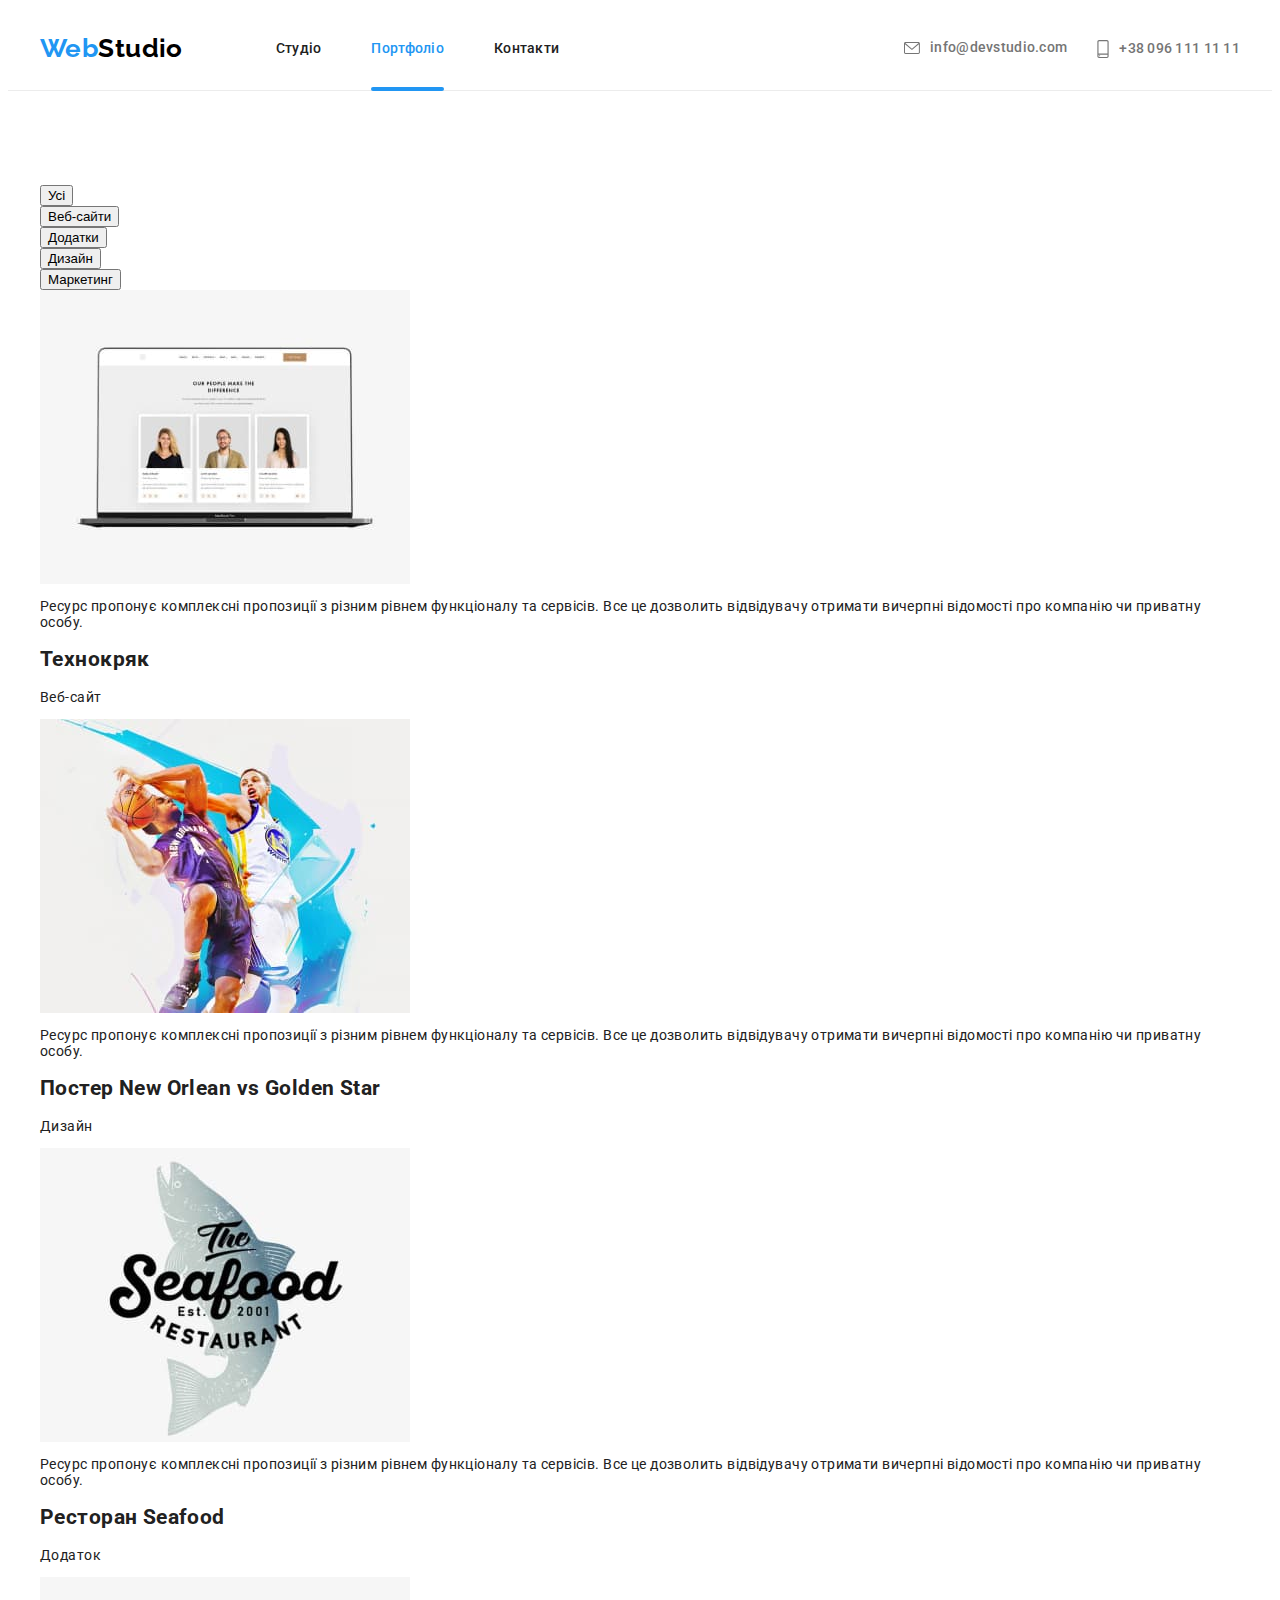
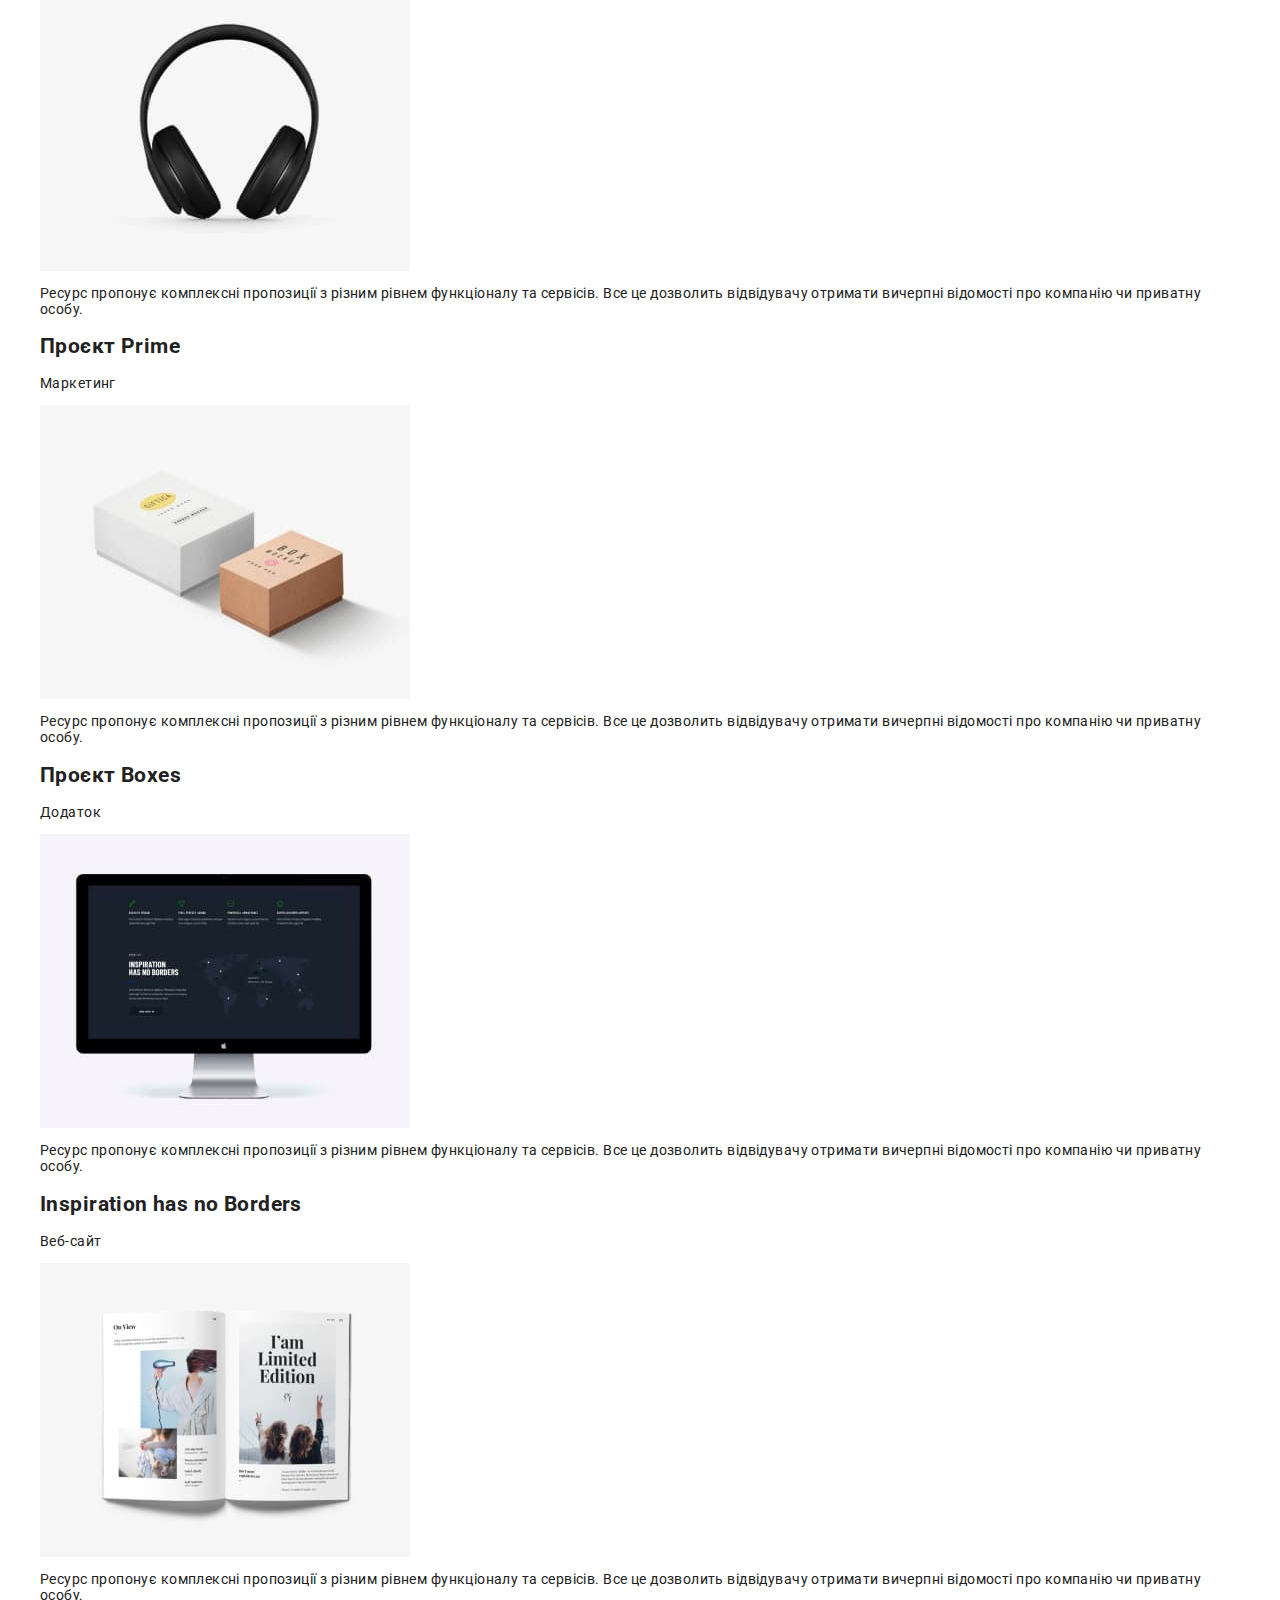
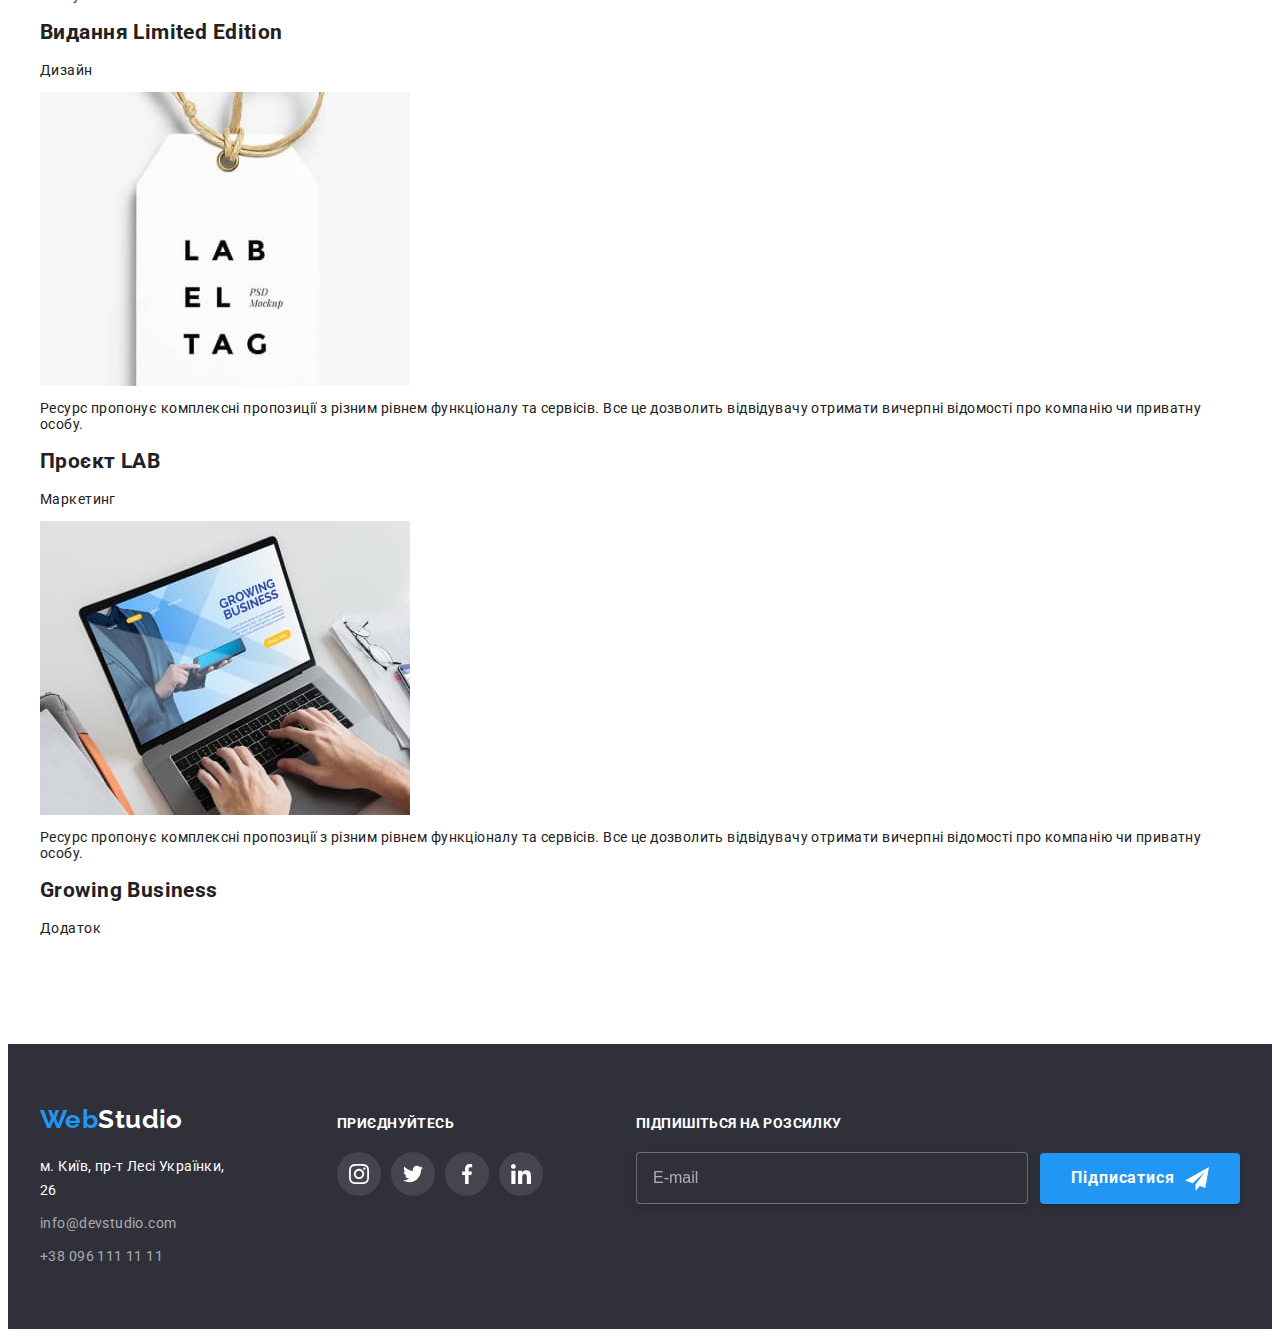
==== commit 9b424005: "Выполнена наименование классов по BEM и стилизация страницы Студио с помощью препроцессора SASS" ====
--- a/portfolio.html
+++ b/portfolio.html
@@ -4,8 +4,8 @@
     <meta charset="UTF-8" />
     <meta http-equiv="X-UA-Compatible" content="IE=edge" />
     <meta name="viewport" content="width=device-width, initial-scale=1.0" />
-    <title>Document</title>
-    <link rel="icon" href="./images/favicon.ico" type="image/x-icon"/>
+    <title>Webstudio</title>
+    <link rel="icon" href="./images/favicon.ico" type="image/x-icon" />
     <link rel="preconnect" href="https://fonts.googleapis.com" />
     <link rel="preconnect" href="https://fonts.gstatic.com" crossorigin />
     <link
@@ -15,8 +15,11 @@
     <link
       rel="stylesheet"
       href="https://cdnjs.cloudflare.com/ajax/libs/modern-normalize/1.1.0/modern-normalize.min.css"
+      integrity="sha512-wpPYUAdjBVSE4KJnH1VR1HeZfpl1ub8YT/NKx4PuQ5NmX2tKuGu6U/JRp5y+Y8XG2tV+wKQpNHVUX03MfMFn9Q=="
+      crossorigin="anonymous"
+      referrerpolicy="no-referrer"
     />
-    <link rel="stylesheet" href="./css/styles.css" />
+    <link rel="stylesheet" href="./css/main.min.css" />
   </head>
 
   <body class="body-site">
@@ -24,7 +27,7 @@
       <!--Навігація сайту-->
       <div class="container header__content">
         <nav class="nav">
-          <a class="link logo" href="./index.html" rel="noopener nofollow noreferrer"
+          <a class="link logo header__logo" href="./index.html" rel="noopener nofollow noreferrer"
             >Web<span class="header__logo-color">Studio</span></a
           >
           <ul class="list nav__list">
@@ -106,7 +109,13 @@
             <li class="item projects-grid__item">
               <a class="link project-link" href="">
                 <div class="project-link__label">
-                  <img class="img" src="./images/portfolio-one.jpg" alt="notebook" width="370" height="294" />
+                  <img
+                    class="img"
+                    src="./images/portfolio-one.jpg"
+                    alt="notebook"
+                    width="370"
+                    height="294"
+                  />
                   <div class="project-link__overlay">
                     <p class="project-link__description">
                       Ресурс пропонує комплексні пропозиції з різним рівнем функціоналу та сервісів.
@@ -124,7 +133,13 @@
             <li class="item projects-grid__item">
               <a class="link project-link" href="">
                 <div class="project-link__label">
-                  <img class="img"src="./images/portfolio-two.jpg" alt="two people" width="370" height="294" />
+                  <img
+                    class="img"
+                    src="./images/portfolio-two.jpg"
+                    alt="two people"
+                    width="370"
+                    height="294"
+                  />
                   <div class="project-link__overlay">
                     <p class="project-link__description">
                       Ресурс пропонує комплексні пропозиції з різним рівнем функціоналу та сервісів.
@@ -144,12 +159,13 @@
             <li class="item projects-grid__item">
               <a class="link project-link" href="">
                 <div class="project-link__label">
-                  <img class="img"
-                  src="./images/portfolio-three.jpg"
-                  alt="logo seafood"
-                  width="370"
-                  height="294"
-                />
+                  <img
+                    class="img"
+                    src="./images/portfolio-three.jpg"
+                    alt="logo seafood"
+                    width="370"
+                    height="294"
+                  />
                   <div class="project-link__overlay">
                     <p class="project-link__description">
                       Ресурс пропонує комплексні пропозиції з різним рівнем функціоналу та сервісів.
@@ -167,7 +183,13 @@
             <li class="item projects-grid__item">
               <a class="link project-link" href="">
                 <div class="project-link__label">
-                  <img class="img" src="./images/portfolio-four.jpg" alt="headphone" width="370" height="294" />
+                  <img
+                    class="img"
+                    src="./images/portfolio-four.jpg"
+                    alt="headphone"
+                    width="370"
+                    height="294"
+                  />
                   <div class="project-link__overlay">
                     <p class="project-link__description">
                       Ресурс пропонує комплексні пропозиції з різним рівнем функціоналу та сервісів.
@@ -185,7 +207,13 @@
             <li class="item projects-grid__item">
               <a class="link project-link" href="">
                 <div class="project-link__label">
-                  <img class="img" src="./images/portfolio-five.jpg" alt="two boxes" width="370" height="294" />
+                  <img
+                    class="img"
+                    src="./images/portfolio-five.jpg"
+                    alt="two boxes"
+                    width="370"
+                    height="294"
+                  />
                   <div class="project-link__overlay">
                     <p class="project-link__description">
                       Ресурс пропонує комплексні пропозиції з різним рівнем функціоналу та сервісів.
@@ -203,7 +231,13 @@
             <li class="item projects-grid__item">
               <a class="link project-link" href="">
                 <div class="project-link__label">
-                  <img class="img" src="./images/portfolio-six.jpg" alt="pc monitor" width="370" height="294" />
+                  <img
+                    class="img"
+                    src="./images/portfolio-six.jpg"
+                    alt="pc monitor"
+                    width="370"
+                    height="294"
+                  />
                   <div class="project-link__overlay">
                     <p class="project-link__description">
                       Ресурс пропонує комплексні пропозиції з різним рівнем функціоналу та сервісів.
@@ -221,17 +255,25 @@
             <li class="item projects-grid__item">
               <a class="link project-link" href="">
                 <div class="project-link__label">
-                  <img class="img" src="./images/portfolio-seven.jpg" alt="book" width="370" height="294" />
-                  <div class="project-link__overlay">
-                    <p class="project-link__description">
-                      Ресурс пропонує комплексні пропозиції з різним рівнем функціоналу та сервісів.
-                      Все це дозволить відвідувачу отримати вичерпні відомості про компанію чи
-                      приватну особу.
-                    </p>
-                  </div>
-                </div>
-                <div class="project-link__exposition">
-                  <h2 class="project-link__title">Видання <span lang="en">Limited Edition</span></h2>
+                  <img
+                    class="img"
+                    src="./images/portfolio-seven.jpg"
+                    alt="book"
+                    width="370"
+                    height="294"
+                  />
+                  <div class="project-link__overlay">
+                    <p class="project-link__description">
+                      Ресурс пропонує комплексні пропозиції з різним рівнем функціоналу та сервісів.
+                      Все це дозволить відвідувачу отримати вичерпні відомості про компанію чи
+                      приватну особу.
+                    </p>
+                  </div>
+                </div>
+                <div class="project-link__exposition">
+                  <h2 class="project-link__title">
+                    Видання <span lang="en">Limited Edition</span>
+                  </h2>
                   <p class="project-link__text">Дизайн</p>
                 </div>
               </a>
@@ -239,7 +281,13 @@
             <li class="item projects-grid__item">
               <a class="link project-link" href="">
                 <div class="project-link__label">
-                  <img class="img" src="./images/portfolio-eight.jpg" alt="lab tag" width="370" height="294" />
+                  <img
+                    class="img"
+                    src="./images/portfolio-eight.jpg"
+                    alt="lab tag"
+                    width="370"
+                    height="294"
+                  />
                   <div class="project-link__overlay">
                     <p class="project-link__description">
                       Ресурс пропонує комплексні пропозиції з різним рівнем функціоналу та сервісів.
@@ -257,7 +305,13 @@
             <li class="item projects-grid__item">
               <a class="link project-link" href="">
                 <div class="project-link__label">
-                  <img class="img" src="./images/portfolio-nine.jpg" alt="notebook" width="370" height="294" />
+                  <img
+                    class="img"
+                    src="./images/portfolio-nine.jpg"
+                    alt="notebook"
+                    width="370"
+                    height="294"
+                  />
                   <div class="project-link__overlay">
                     <p class="project-link__description">
                       Ресурс пропонує комплексні пропозиції з різним рівнем функціоналу та сервісів.
@@ -308,31 +362,51 @@
           </address>
         </div>
         <div class="site-socials">
-          <h3 class="site-socials__title">Приєднуйтесь</h3>
+          <strong class="site-socials__title">Приєднуйтесь</strong>
           <ul class="list site-socials__list">
             <li class="item site-socials__item">
-              <a class="link site-socials__link" href="" target="_blank" rel="noopener nofollow noreferrer">
+              <a
+                class="link site-socials__link"
+                href=""
+                target="_blank"
+                rel="noopener nofollow noreferrer"
+              >
                 <svg class="icon site-socials__icon" width="20px" height="20px">
                   <use href="./images/icons.svg#icon-instagram"></use>
                 </svg>
               </a>
             </li>
             <li class="item site-socials__item">
-              <a class="link site-socials__link" href="" target="_blank" rel="noopener nofollow noreferrer">
+              <a
+                class="link site-socials__link"
+                href=""
+                target="_blank"
+                rel="noopener nofollow noreferrer"
+              >
                 <svg class="icon site-socials__icon" width="20px" height="20px">
                   <use href="./images/icons.svg#icon-twitter"></use>
                 </svg>
               </a>
             </li>
             <li class="item site-socials__item">
-              <a class="link site-socials__link" href="" target="_blank" rel="noopener nofollow noreferrer">
+              <a
+                class="link site-socials__link"
+                href=""
+                target="_blank"
+                rel="noopener nofollow noreferrer"
+              >
                 <svg class="icon site-socials__icon" width="20px" height="20px">
                   <use href="./images/icons.svg#icon-facebook"></use>
                 </svg>
               </a>
             </li>
             <li class="item site-socials__item">
-              <a class="link site-socials__link" href="" target="_blank" rel="noopener nofollow noreferrer">
+              <a
+                class="link site-socials__link"
+                href=""
+                target="_blank"
+                rel="noopener nofollow noreferrer"
+              >
                 <svg class="icon site-socials__icon" width="20px" height="20px">
                   <use href="./images/icons.svg#icon-linkedin"></use>
                 </svg>
@@ -342,7 +416,7 @@
         </div>
         <form class="form-subscribe">
           <label class="form-subscribe__label">
-            <b class="form-subscribe__text">Підпишіться на розсилку</b>
+            <strong class="form-subscribe__title">Підпишіться на розсилку</strong>
             <input class="form-subscribe__field" type="email" name="email" placeholder="E-mail" />
           </label>
           <button class="button form-subscribe__button" type="submit">
--- a/css/main.min.css
+++ b/css/main.min.css
@@ -0,0 +1 @@
+.body-site{background-color:#fff;color:#757575;font-family:Roboto,sans-serif;font-weight:400;font-size:14px;letter-spacing:.03em}.img{display:block}.section{max-width:1600px;padding-top:94px;padding-bottom:94px;margin-left:auto;margin-right:auto}.container{margin-right:auto;margin-bottom:0px;margin-left:auto;width:1200px;padding:0 15px}.link{color:#212121;text-decoration:none}.list{padding:0;margin:0;list-style:none}.icon{fill:currentColor}.logo{color:#2196f3;font-family:Raleway,sans-serif;font-weight:700;font-size:26px;line-height:1.2}.button{display:-webkit-inline-box;display:-ms-inline-flexbox;display:inline-flex;-webkit-box-pack:center;-ms-flex-pack:center;justify-content:center;-webkit-box-align:center;-ms-flex-align:center;align-items:center;padding:10px 28px;font-family:inherit;font-weight:700;font-size:16px;line-height:1.88;letter-spacing:.06em;cursor:pointer;background-color:#2196f3;color:#fff;-webkit-box-shadow:0px 4px 4px rgba(0,0,0,.15);box-shadow:0px 4px 4px rgba(0,0,0,.15);border-radius:4px;border:rgba(0,0,0,0)}.visually-hidden{position:absolute;width:1px;height:1px;margin:-1px;border:0;padding:0;white-space:nowrap;-webkit-clip-path:inset(100%);clip-path:inset(100%);clip:rect(0 0 0 0);overflow:hidden}.nav__link,.header__contacts-link{display:-webkit-box;display:-ms-flexbox;display:flex;padding-top:32px;padding-bottom:32px;-webkit-box-align:center;-ms-flex-align:center;align-items:center;font-weight:500;line-height:1.14;letter-spacing:.02em;list-style:none;-webkit-transition:color 250ms cubic-bezier(0.4, 0, 0.2, 1);transition:color 250ms cubic-bezier(0.4, 0, 0.2, 1)}.services__name,.features__name{font-weight:700;line-height:1.14;text-transform:uppercase}.clients__title,.employees__title,.services__title,.features__title{margin-top:0;margin-bottom:50px;color:#212121;font-weight:700;font-size:36px;line-height:1.16;text-align:center}.site-socials__link,.person-card__socail-link{display:-webkit-box;display:-ms-flexbox;display:flex;width:44px;height:44px;-webkit-box-align:center;-ms-flex-align:center;align-items:center;-webkit-box-pack:center;-ms-flex-pack:center;justify-content:center;border-radius:50%;-webkit-transition:color 250ms cubic-bezier(0.4, 0, 0.2, 1),background-color 250ms cubic-bezier(0.4, 0, 0.2, 1);transition:color 250ms cubic-bezier(0.4, 0, 0.2, 1),background-color 250ms cubic-bezier(0.4, 0, 0.2, 1)}.form-subscribe__title,.site-socials__title{display:inline-block;margin-top:0;margin-bottom:20px;font-weight:700;line-height:1.14;text-transform:uppercase;color:#fff}.form-subscribe__button{min-width:200px;min-height:50px}.modal-form__text-name,.modal-form__text-tel,.modal-form__text-email,.modal-form__text-comment{margin-bottom:4px;font-size:12px;line-height:1.17;letter-spacing:.01em}.modal-form__label-comment,.modal-form__label-name,.modal-form__label-tel,.modal-form__label-email{display:-webkit-box;display:-ms-flexbox;display:flex;-webkit-box-orient:vertical;-webkit-box-direction:normal;-ms-flex-direction:column;flex-direction:column;position:relative}.modal-form__field-comment,.modal-form__field-tel,.modal-form__field-email,.modal-form__field-name{min-width:448px;min-height:40px;border:1px solid rgba(33,33,33,.2);border-radius:4px;-webkit-transition:border 250ms cubic-bezier(0.4, 0, 0.2, 1);transition:border 250ms cubic-bezier(0.4, 0, 0.2, 1)}.modal-form__icon{position:absolute;top:29px;left:12px;color:#212121;-webkit-transition:color 250ms cubic-bezier(0.4, 0, 0.2, 1);transition:color 250ms cubic-bezier(0.4, 0, 0.2, 1)}.header{max-width:1600px;margin-left:auto;margin-right:auto;border-bottom:1px solid #ececec}.header__logo{padding-top:24px;padding-bottom:25px}.header__content{display:-webkit-box;display:-ms-flexbox;display:flex;-webkit-box-align:center;-ms-flex-align:center;align-items:center}.header__logo-color{color:#000}.header__contacts-icon{margin-right:10px}.header__contacts-link{color:#757575}.header__contacts-link:hover,.header__contacts-link:focus{color:#2196f3}.header__contacts-list{display:-webkit-box;display:-ms-flexbox;display:flex;margin-left:auto;gap:30px}.nav{display:-webkit-box;display:-ms-flexbox;display:flex}.nav__list{display:-webkit-box;display:-ms-flexbox;display:flex;margin-left:93px;gap:50px}.nav__link:hover,.nav__link:focus{color:#2196f3}.nav__link--current{position:relative;color:#2196f3}.nav__link--current::after{content:"";position:absolute;bottom:-2px;left:0;width:100%;height:4px;background-color:#2196f3;border-radius:4px}.main{padding-top:200px;padding-bottom:200px;background-image:-webkit-gradient(linear, left top, right top, from(rgba(47, 48, 58, 0.4)), to(rgba(47, 48, 58, 0.4))),url(../images/img-main.jpg);background-image:linear-gradient(to right, rgba(47, 48, 58, 0.4), rgba(47, 48, 58, 0.4)),url(../images/img-main.jpg);background-position:center;background-repeat:no-repeat;background-size:cover}.main__content{text-align:center}.main__title{margin-top:0;margin-right:auto;margin-bottom:30px;margin-left:auto;width:696px;color:#fff;font-weight:900;font-size:44px;line-height:1.36;letter-spacing:.06em;text-transform:uppercase}.main__button{min-width:216px;min-height:50px}.features__list{display:-webkit-box;display:-ms-flexbox;display:flex;-ms-flex-wrap:wrap;flex-wrap:wrap;gap:30px}.features__item{width:calc((100% - 90px)/4)}.features__wrapper-icon{display:-webkit-box;display:-ms-flexbox;display:flex;width:270px;height:120px;margin-bottom:30px;-webkit-box-pack:center;-ms-flex-pack:center;justify-content:center;-webkit-box-align:center;-ms-flex-align:center;align-items:center;background-color:#f5f4fa;border-radius:4px}.features__name{margin-top:0;margin-bottom:10px;color:#212121;font-weight:700;line-height:1.14;text-transform:uppercase}.features__text{margin-top:0;margin-bottom:0;line-height:1.71}.services{padding-top:0}.services__list{display:-webkit-box;display:-ms-flexbox;display:flex;-ms-flex-wrap:wrap;flex-wrap:wrap;gap:30px}.services__item{position:relative;width:calc((100% - 60px)/3)}.services__overlay{position:absolute;bottom:0;left:0;display:-webkit-box;display:-ms-flexbox;display:flex;-webkit-box-pack:center;-ms-flex-pack:center;justify-content:center;-webkit-box-align:center;-ms-flex-align:center;align-items:center;min-width:370px;min-height:70px;background-color:rgba(47,48,58,.8)}.services__name{margin:0;color:#fff}.employees{background-color:#f5f4fa}.employees__list{display:-webkit-box;display:-ms-flexbox;display:flex;-ms-flex-wrap:wrap;flex-wrap:wrap;gap:30px}.person-card{width:calc((100% - 90px)/4);background-color:#fff;-webkit-box-shadow:0px 1px 3px rgba(0,0,0,.12),0px 1px 1px rgba(0,0,0,.14),0px 2px 1px rgba(0,0,0,.2);box-shadow:0px 1px 3px rgba(0,0,0,.12),0px 1px 1px rgba(0,0,0,.14),0px 2px 1px rgba(0,0,0,.2);border-radius:0px 0px 4px 4px}.person-card__description{padding:30px 32px}.person-card__name{margin-top:0;margin-bottom:10px;color:#212121;font-weight:500;font-size:16px;line-height:1.19;text-align:center}.person-card__post{margin-top:0;margin-bottom:16px;font-size:16px;line-height:1.36;text-align:center}.person-card__socials{display:-webkit-box;display:-ms-flexbox;display:flex;gap:10px;-webkit-box-pack:center;-ms-flex-pack:center;justify-content:center}.person-card__socail-link{color:#afb1b8}.person-card__socail-link:hover,.person-card__socail-link:focus{color:#fff;background-color:#2196f3}.clients__list{display:-webkit-box;display:-ms-flexbox;display:flex;padding:0;margin:0;gap:30px}.clients__link{display:-webkit-box;display:-ms-flexbox;display:flex;width:170px;height:92px;-webkit-box-align:center;-ms-flex-align:center;align-items:center;-webkit-box-pack:center;-ms-flex-pack:center;justify-content:center;color:#afb1b8;border:1px solid #afb1b8;border-radius:4px;-webkit-transition:color 250ms cubic-bezier(0.4, 0, 0.2, 1),border 250ms cubic-bezier(0.4, 0, 0.2, 1);transition:color 250ms cubic-bezier(0.4, 0, 0.2, 1),border 250ms cubic-bezier(0.4, 0, 0.2, 1)}.clients__link:hover,.clients__link:focus{color:#2196f3;border:1px solid #2196f3}.footer{max-width:1600px;margin-left:auto;margin-right:auto;padding-top:60px;padding-bottom:60px;background-color:#2f303a}.footer__content{display:-webkit-box;display:-ms-flexbox;display:flex;-webkit-box-align:baseline;-ms-flex-align:baseline;align-items:baseline}.footer__contacts--withlogo{margin-right:93px}.footer__logo{display:inline-block;padding-top:0;padding-bottom:0;margin-bottom:20px}.footer__logo-colored{color:#fff}.footer__contacts{font-style:normal;line-height:1.71}.footer__contacts-location{margin-top:0;margin-bottom:9px;color:#fff}.footer__contacts-list{display:-webkit-box;display:-ms-flexbox;display:flex;-webkit-box-orient:vertical;-webkit-box-direction:normal;-ms-flex-direction:column;flex-direction:column;gap:9px}.footer__contacts-link{-webkit-transition:color 250ms cubic-bezier(0.4, 0, 0.2, 1);transition:color 250ms cubic-bezier(0.4, 0, 0.2, 1);color:rgba(255,255,255,.6)}.footer__contacts-link:hover,.footer__contacts-link:focus{color:#2196f3}.site-socials{margin-right:93px}.site-socials__list{display:-webkit-box;display:-ms-flexbox;display:flex;gap:10px}.site-socials__link{color:#fff;background-color:rgba(255,255,255,.1)}.site-socials__link:hover,.site-socials__link:focus{background-color:#2196f3}.form-subscribe{display:-webkit-box;display:-ms-flexbox;display:flex;-webkit-box-align:end;-ms-flex-align:end;align-items:flex-end}.form-subscribe__icon{margin-left:10px}.form-subscribe__label{display:-webkit-box;display:-ms-flexbox;display:flex;-webkit-box-orient:vertical;-webkit-box-direction:normal;-ms-flex-direction:column;flex-direction:column;margin-right:12px}.form-subscribe__label:focus-within .form-subscribe__field{border:1px solid #2196f3}.form-subscribe__field{min-width:358px;padding:15px 16px;font-size:16px;line-height:1.25;color:#fff;background-color:#2f303a;-webkit-filter:drop-shadow(0px 4px 4px rgba(0, 0, 0, 0.15));filter:drop-shadow(0px 4px 4px rgba(0, 0, 0, 0.15));border:1px solid rgba(255,255,255,.3);border-radius:4px;-webkit-transition:border 250ms cubic-bezier(0.4, 0, 0.2, 1);transition:border 250ms cubic-bezier(0.4, 0, 0.2, 1)}.form-subscribe__field::-webkit-input-placeholder{color:rgba(255,255,255,.6)}.form-subscribe__field::-moz-placeholder{color:rgba(255,255,255,.6)}.form-subscribe__field:-ms-input-placeholder{color:rgba(255,255,255,.6)}.form-subscribe__field::-ms-input-placeholder{color:rgba(255,255,255,.6)}.form-subscribe__field::placeholder{color:rgba(255,255,255,.6)}.backdrop{position:fixed;top:0;left:0;opacity:1;-webkit-transition:opacity 250ms cubic-bezier(0.4, 0, 0.2, 1),visibility 250ms cubic-bezier(0.4, 0, 0.2, 1);transition:opacity 250ms cubic-bezier(0.4, 0, 0.2, 1),visibility 250ms cubic-bezier(0.4, 0, 0.2, 1);width:100%;height:100%;background-color:rgba(0,0,0,.2)}.backdrop--is-hidden{opacity:0;pointer-events:none;visibility:hidden}.modal{position:absolute;top:50%;left:50%;overflow:hidden;-webkit-transform:translate(-50%, -50%) scale(1);transform:translate(-50%, -50%) scale(1);-webkit-transition:-webkit-transform 250ms cubic-bezier(0.4, 0, 0.2, 1);transition:-webkit-transform 250ms cubic-bezier(0.4, 0, 0.2, 1);transition:transform 250ms cubic-bezier(0.4, 0, 0.2, 1);transition:transform 250ms cubic-bezier(0.4, 0, 0.2, 1), -webkit-transform 250ms cubic-bezier(0.4, 0, 0.2, 1);padding:40px;background-color:#fff;-webkit-box-shadow:0px 1px 3px rgba(0,0,0,.12),0px 1px 1px rgba(0,0,0,.14),0px 2px 1px rgba(0,0,0,.2);box-shadow:0px 1px 3px rgba(0,0,0,.12),0px 1px 1px rgba(0,0,0,.14),0px 2px 1px rgba(0,0,0,.2);border-radius:4px}.backdrop--is-hidden .modal{-webkit-transform:translate(-50%, -50%) scale(1.5);transform:translate(-50%, -50%) scale(1.5)}.modal__button-close{position:absolute;top:8px;right:8px;-webkit-transition:color 250ms cubic-bezier(0.4, 0, 0.2, 1);transition:color 250ms cubic-bezier(0.4, 0, 0.2, 1);display:-webkit-box;display:-ms-flexbox;display:flex;cursor:pointer;margin-left:auto;padding:6px;min-width:30px;min-height:30px;font-family:inherit;background-color:#fff;border-radius:50%;border:1px solid rgba(0,0,0,.1)}.modal__button-close:hover,.modal__button-close:focus{color:#2196f3}.modal-form{display:-webkit-box;display:-ms-flexbox;display:flex;-webkit-box-orient:vertical;-webkit-box-direction:normal;-ms-flex-direction:column;flex-direction:column;-webkit-box-align:center;-ms-flex-align:center;align-items:center}.modal-form__title{margin-bottom:12px;text-align:center;font-size:20px;line-height:1.15;color:#212121}.modal-form__link-terms{color:#2196f3;text-decoration:underline}.modal-form__button{min-width:200px;min-height:50px}.modal-form__label-name,.modal-form__label-tel,.modal-form__label-email{margin-bottom:10px}.modal-form__label-comment{margin-bottom:20px}.modal-form__label-checkbox{position:relative;display:-webkit-box;display:-ms-flexbox;display:flex;-webkit-box-orient:horizontal;-webkit-box-direction:normal;-ms-flex-direction:row;flex-direction:row;-webkit-box-align:center;-ms-flex-align:center;align-items:center;margin-bottom:30px}.modal-form__text-checkbox{margin:0;line-height:1.71;-webkit-user-select:none;-moz-user-select:none;-ms-user-select:none;user-select:none}.modal-form__text-checkbox::before{content:"";display:-webkit-inline-box;display:-ms-inline-flexbox;display:inline-flex;width:16px;height:15px;margin-right:7px;border:2px solid #212121;border-radius:2px}.modal-form__label:focus-within>.modal-form__field{border:1px solid #2196f3;outline:rgba(0,0,0,0)}.modal-form__field-name{padding-left:42px}.modal-form__field-email{padding-left:42px}.modal-form__field-tel{padding-left:42px}.modal-form__field-comment{padding:12px 16px;resize:none}.modal-form__field-comment::-webkit-input-placeholder{margin-bottom:4px;font-size:12px;line-height:1.17;letter-spacing:.01em;color:rgba(117,117,117,.5)}.modal-form__field-comment::-moz-placeholder{margin-bottom:4px;font-size:12px;line-height:1.17;letter-spacing:.01em;color:rgba(117,117,117,.5)}.modal-form__field-comment:-ms-input-placeholder{margin-bottom:4px;font-size:12px;line-height:1.17;letter-spacing:.01em;color:rgba(117,117,117,.5)}.modal-form__field-comment::-ms-input-placeholder{margin-bottom:4px;font-size:12px;line-height:1.17;letter-spacing:.01em;color:rgba(117,117,117,.5)}.modal-form__field-comment::placeholder{margin-bottom:4px;font-size:12px;line-height:1.17;letter-spacing:.01em;color:rgba(117,117,117,.5)}.modal-form__field-checkbox{position:absolute;width:1px;height:1px;margin:-1px;border:0;padding:0;white-space:nowrap;-webkit-clip-path:inset(100%);clip-path:inset(100%);clip:rect(0 0 0 0);overflow:hidden}.modal-form__label:focus-within>.modal-form__icon{color:#2196f3}.modal-form__icon--mark{position:absolute;top:4px;opacity:0;background-color:#2196f3;border-radius:2px;-webkit-transition:opacity 250ms cubic-bezier(0.4, 0, 0.2, 1);transition:opacity 250ms cubic-bezier(0.4, 0, 0.2, 1)}.modal-form__field-checkbox:checked+.modal-form__icon--mark{opacity:1}/*# sourceMappingURL=main.min.css.map */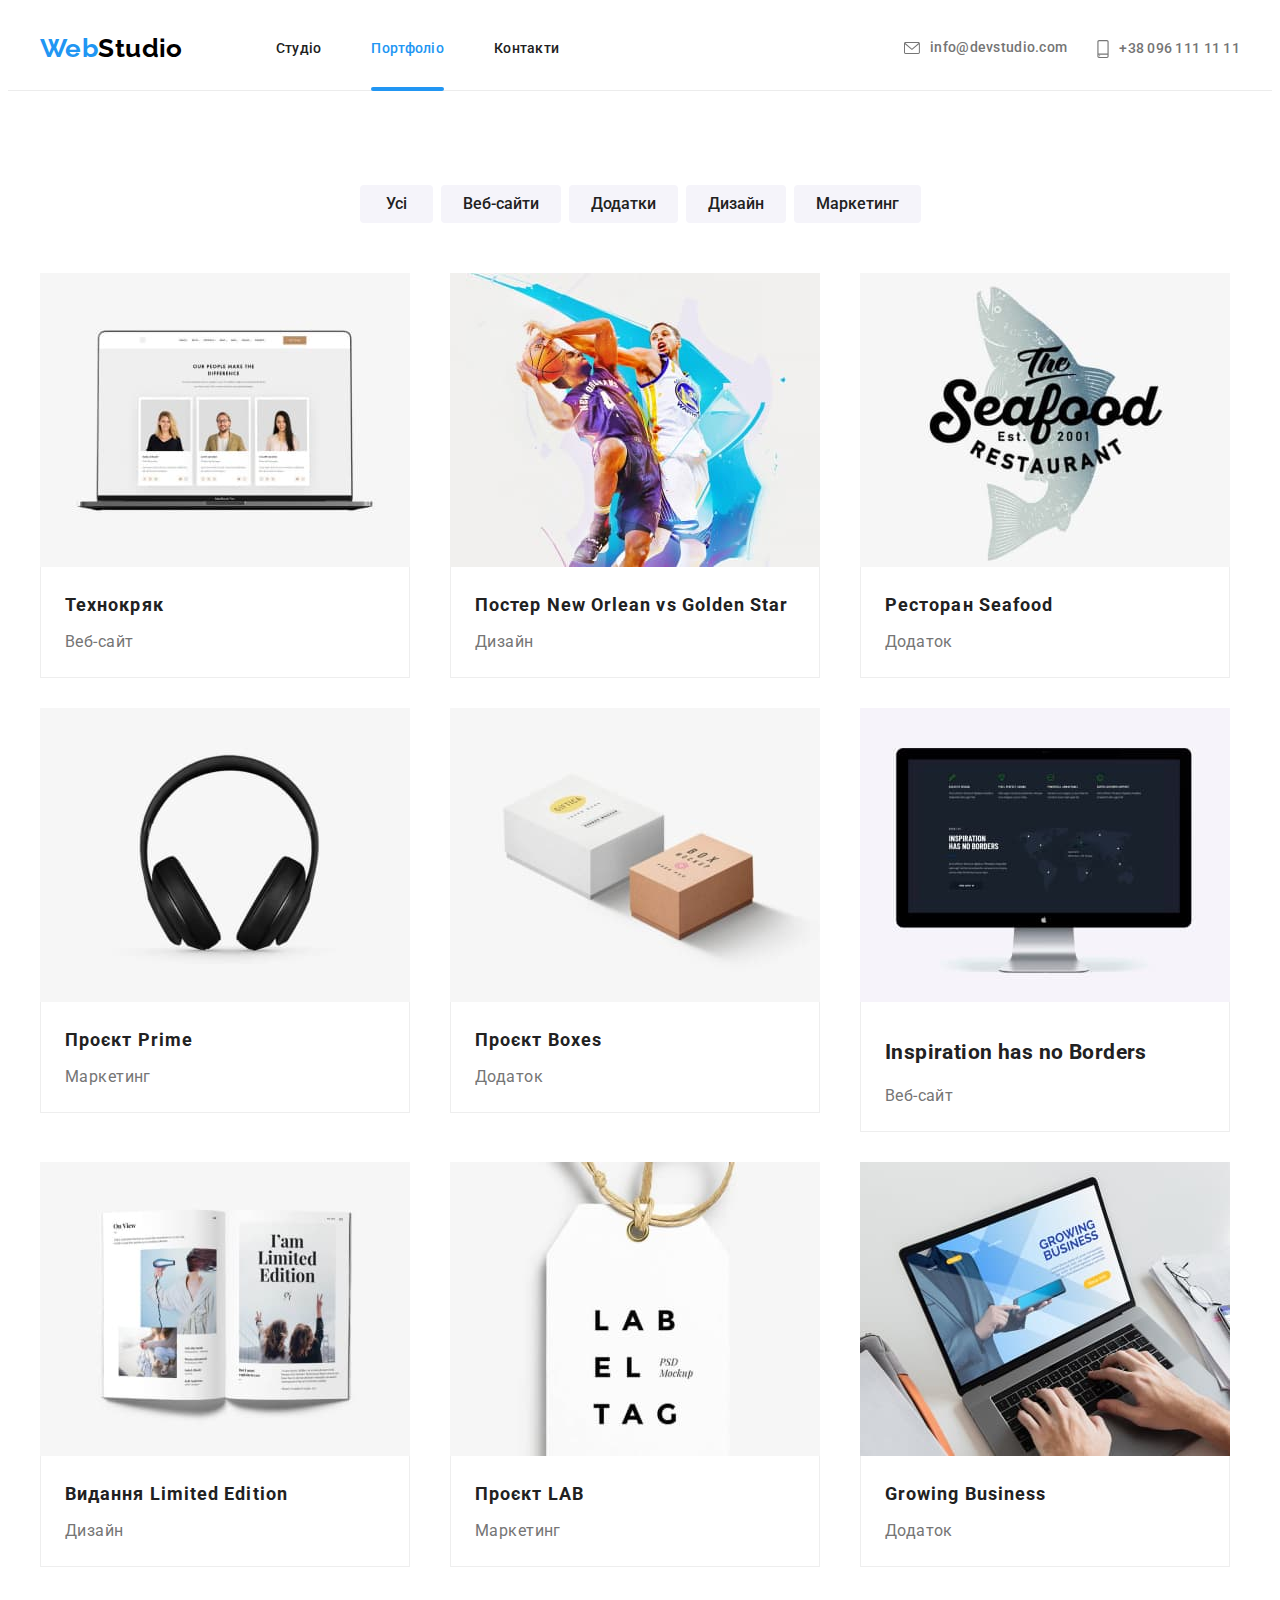
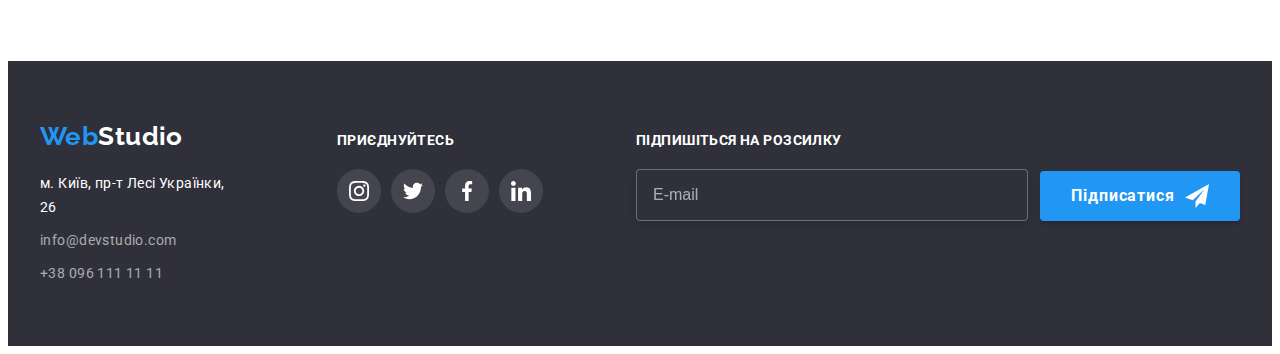
==== commit 077e4df4: "Выполнил стилизацию страницы Портфолио с помощью препроцессора SASS" ====
--- a/portfolio.html
+++ b/portfolio.html
@@ -19,7 +19,7 @@
       crossorigin="anonymous"
       referrerpolicy="no-referrer"
     />
-    <link rel="stylesheet" href="./css/main.min.css" />
+    <link rel="stylesheet" href="./css/portfolio.min.css" />
   </head>
 
   <body class="body-site">
@@ -87,7 +87,7 @@
         <!-- Кнопки-фільтри -->
         <div class="container portfolio__content">
           <h1 class="portfolio__title visually-hidden">Фільтри портфоліо</h1>
-          <ul class="list portfolio__radio-buttons">
+          <ul class="list portfolio__list-buttons">
             <li class="item">
               <button class="portfolio__button" type="button">Усі</button>
             </li>
--- a/css/portfolio.min.css
+++ b/css/portfolio.min.css
@@ -0,0 +1 @@
+.body-site{background-color:#fff;color:#757575;font-family:Roboto,sans-serif;font-weight:400;font-size:14px;letter-spacing:.03em}.img{display:block}.section{max-width:1600px;padding-top:94px;padding-bottom:94px;margin-left:auto;margin-right:auto}.container{margin-right:auto;margin-bottom:0px;margin-left:auto;width:1200px;padding:0 15px}.link{color:#212121;text-decoration:none}.list{padding:0;margin:0;list-style:none}.icon{fill:currentColor}.logo{color:#2196f3;font-family:Raleway,sans-serif;font-weight:700;font-size:26px;line-height:1.2}.button{display:-webkit-inline-box;display:-ms-inline-flexbox;display:inline-flex;-webkit-box-pack:center;-ms-flex-pack:center;justify-content:center;-webkit-box-align:center;-ms-flex-align:center;align-items:center;padding:10px 28px;font-family:inherit;font-weight:700;font-size:16px;line-height:1.88;letter-spacing:.06em;cursor:pointer;background-color:#2196f3;color:#fff;-webkit-box-shadow:0px 4px 4px rgba(0,0,0,.15);box-shadow:0px 4px 4px rgba(0,0,0,.15);border-radius:4px;border:rgba(0,0,0,0)}.visually-hidden{position:absolute;width:1px;height:1px;margin:-1px;border:0;padding:0;white-space:nowrap;-webkit-clip-path:inset(100%);clip-path:inset(100%);clip:rect(0 0 0 0);overflow:hidden}.nav__link,.header__contacts-link{display:-webkit-box;display:-ms-flexbox;display:flex;padding-top:32px;padding-bottom:32px;-webkit-box-align:center;-ms-flex-align:center;align-items:center;font-weight:500;line-height:1.14;letter-spacing:.02em;list-style:none;-webkit-transition:color 250ms cubic-bezier(0.4, 0, 0.2, 1);transition:color 250ms cubic-bezier(0.4, 0, 0.2, 1)}.site-socials__link{display:-webkit-box;display:-ms-flexbox;display:flex;width:44px;height:44px;-webkit-box-align:center;-ms-flex-align:center;align-items:center;-webkit-box-pack:center;-ms-flex-pack:center;justify-content:center;border-radius:50%;-webkit-transition:color 250ms cubic-bezier(0.4, 0, 0.2, 1),background-color 250ms cubic-bezier(0.4, 0, 0.2, 1);transition:color 250ms cubic-bezier(0.4, 0, 0.2, 1),background-color 250ms cubic-bezier(0.4, 0, 0.2, 1)}.form-subscribe__title,.site-socials__title{display:inline-block;margin-top:0;margin-bottom:20px;font-weight:700;line-height:1.14;text-transform:uppercase;color:#fff}.form-subscribe__button{min-width:200px;min-height:50px}.header{max-width:1600px;margin-left:auto;margin-right:auto;border-bottom:1px solid #ececec}.header__logo{padding-top:24px;padding-bottom:25px}.header__content{display:-webkit-box;display:-ms-flexbox;display:flex;-webkit-box-align:center;-ms-flex-align:center;align-items:center}.header__logo-color{color:#000}.header__contacts-icon{margin-right:10px}.header__contacts-link{color:#757575}.header__contacts-link:hover,.header__contacts-link:focus{color:#2196f3}.header__contacts-list{display:-webkit-box;display:-ms-flexbox;display:flex;margin-left:auto;gap:30px}.nav{display:-webkit-box;display:-ms-flexbox;display:flex}.nav__list{display:-webkit-box;display:-ms-flexbox;display:flex;margin-left:93px;gap:50px}.nav__link:hover,.nav__link:focus{color:#2196f3}.nav__link--current{position:relative;color:#2196f3}.nav__link--current::after{content:"";position:absolute;bottom:-2px;left:0;width:100%;height:4px;background-color:#2196f3;border-radius:4px}.portfolio__list-buttons{display:-webkit-box;display:-ms-flexbox;display:flex;-ms-flex-wrap:wrap;flex-wrap:wrap;-webkit-box-pack:center;-ms-flex-pack:center;justify-content:center;margin-left:auto;margin-right:auto;margin-bottom:50px;gap:8px}.portfolio__button{padding:6px 22px;min-width:73px;min-height:38px;cursor:pointer;font-family:inherit;font-weight:500;font-size:16px;line-height:1.63;border-radius:4px;border:rgba(0,0,0,0);color:#212121;background-color:#f5f4fa;-webkit-transition:background-color 250ms cubic-bezier(0.4, 0, 0.2, 1),color 250ms cubic-bezier(0.4, 0, 0.2, 1),-webkit-box-shadow 250ms cubic-bezier(0.4, 0, 0.2, 1);transition:background-color 250ms cubic-bezier(0.4, 0, 0.2, 1),color 250ms cubic-bezier(0.4, 0, 0.2, 1),-webkit-box-shadow 250ms cubic-bezier(0.4, 0, 0.2, 1);transition:background-color 250ms cubic-bezier(0.4, 0, 0.2, 1),color 250ms cubic-bezier(0.4, 0, 0.2, 1),box-shadow 250ms cubic-bezier(0.4, 0, 0.2, 1);transition:background-color 250ms cubic-bezier(0.4, 0, 0.2, 1),color 250ms cubic-bezier(0.4, 0, 0.2, 1),box-shadow 250ms cubic-bezier(0.4, 0, 0.2, 1),-webkit-box-shadow 250ms cubic-bezier(0.4, 0, 0.2, 1)}.portfolio__button:hover,.portfolio__button:focus{background-color:#2196f3;color:#fff;-webkit-box-shadow:0px 3px 1px rgba(0,0,0,.1),0px 1px 2px rgba(0,0,0,.08),0px 2px 2px rgba(0,0,0,.12);box-shadow:0px 3px 1px rgba(0,0,0,.1),0px 1px 2px rgba(0,0,0,.08),0px 2px 2px rgba(0,0,0,.12)}.projects-grid{display:-webkit-box;display:-ms-flexbox;display:flex;-ms-flex-wrap:wrap;flex-wrap:wrap;gap:30px}.projects-grid__item{width:calc((100% - 60px)/3)}.project-link{display:inline-block;-webkit-transition:-webkit-box-shadow 250ms cubic-bezier(0.4, 0, 0.2, 1);transition:-webkit-box-shadow 250ms cubic-bezier(0.4, 0, 0.2, 1);transition:box-shadow 250ms cubic-bezier(0.4, 0, 0.2, 1);transition:box-shadow 250ms cubic-bezier(0.4, 0, 0.2, 1), -webkit-box-shadow 250ms cubic-bezier(0.4, 0, 0.2, 1)}.project-link:hover,.project-link:focus{-webkit-box-shadow:0px 1px 1px rgba(0,0,0,.12),0px 4px 4px rgba(0,0,0,.06),1px 4px 6px rgba(0,0,0,.16);box-shadow:0px 1px 1px rgba(0,0,0,.12),0px 4px 4px rgba(0,0,0,.06),1px 4px 6px rgba(0,0,0,.16)}.project-link__label{position:relative;overflow:hidden}.project-link__overlay{position:absolute;width:100%;padding:64px 24px;background-color:rgba(33,150,243,.9);-webkit-transition:-webkit-transform 250ms cubic-bezier(0.4, 0, 0.2, 1);transition:-webkit-transform 250ms cubic-bezier(0.4, 0, 0.2, 1);transition:transform 250ms cubic-bezier(0.4, 0, 0.2, 1);transition:transform 250ms cubic-bezier(0.4, 0, 0.2, 1), -webkit-transform 250ms cubic-bezier(0.4, 0, 0.2, 1)}.project-link:hover .project-link__overlay{-webkit-transform:translateY(-100%);transform:translateY(-100%)}.project-link__description{margin:0;font-size:18px;line-height:1.56;color:#fff}.project-link__exposition{padding-top:20px;padding-right:24px;padding-bottom:20px;padding-left:24px;border-right:1px solid #eee;border-bottom:1px solid #eee;border-left:1px solid #eee}.project-link__title{margin-top:0;margin-bottom:4px;color:#212121;font-weight:700;font-size:18px;line-height:2;letter-spacing:.06em}.project-link__text{margin-top:0;margin-bottom:0;color:#757575;font-size:16px;line-height:1.88}.footer{max-width:1600px;margin-left:auto;margin-right:auto;padding-top:60px;padding-bottom:60px;background-color:#2f303a}.footer__content{display:-webkit-box;display:-ms-flexbox;display:flex;-webkit-box-align:baseline;-ms-flex-align:baseline;align-items:baseline}.footer__contacts--withlogo{margin-right:93px}.footer__logo{display:inline-block;padding-top:0;padding-bottom:0;margin-bottom:20px}.footer__logo-colored{color:#fff}.footer__contacts{font-style:normal;line-height:1.71}.footer__contacts-location{margin-top:0;margin-bottom:9px;color:#fff}.footer__contacts-list{display:-webkit-box;display:-ms-flexbox;display:flex;-webkit-box-orient:vertical;-webkit-box-direction:normal;-ms-flex-direction:column;flex-direction:column;gap:9px}.footer__contacts-link{-webkit-transition:color 250ms cubic-bezier(0.4, 0, 0.2, 1);transition:color 250ms cubic-bezier(0.4, 0, 0.2, 1);color:rgba(255,255,255,.6)}.footer__contacts-link:hover,.footer__contacts-link:focus{color:#2196f3}.site-socials{margin-right:93px}.site-socials__list{display:-webkit-box;display:-ms-flexbox;display:flex;gap:10px}.site-socials__link{color:#fff;background-color:rgba(255,255,255,.1)}.site-socials__link:hover,.site-socials__link:focus{background-color:#2196f3}.form-subscribe{display:-webkit-box;display:-ms-flexbox;display:flex;-webkit-box-align:end;-ms-flex-align:end;align-items:flex-end}.form-subscribe__icon{margin-left:10px}.form-subscribe__label{display:-webkit-box;display:-ms-flexbox;display:flex;-webkit-box-orient:vertical;-webkit-box-direction:normal;-ms-flex-direction:column;flex-direction:column;margin-right:12px}.form-subscribe__label:focus-within .form-subscribe__field{border:1px solid #2196f3}.form-subscribe__field{min-width:358px;padding:15px 16px;font-size:16px;line-height:1.25;color:#fff;background-color:#2f303a;-webkit-filter:drop-shadow(0px 4px 4px rgba(0, 0, 0, 0.15));filter:drop-shadow(0px 4px 4px rgba(0, 0, 0, 0.15));border:1px solid rgba(255,255,255,.3);border-radius:4px;-webkit-transition:border 250ms cubic-bezier(0.4, 0, 0.2, 1);transition:border 250ms cubic-bezier(0.4, 0, 0.2, 1)}.form-subscribe__field::-webkit-input-placeholder{color:rgba(255,255,255,.6)}.form-subscribe__field::-moz-placeholder{color:rgba(255,255,255,.6)}.form-subscribe__field:-ms-input-placeholder{color:rgba(255,255,255,.6)}.form-subscribe__field::-ms-input-placeholder{color:rgba(255,255,255,.6)}.form-subscribe__field::placeholder{color:rgba(255,255,255,.6)}/*# sourceMappingURL=portfolio.min.css.map */